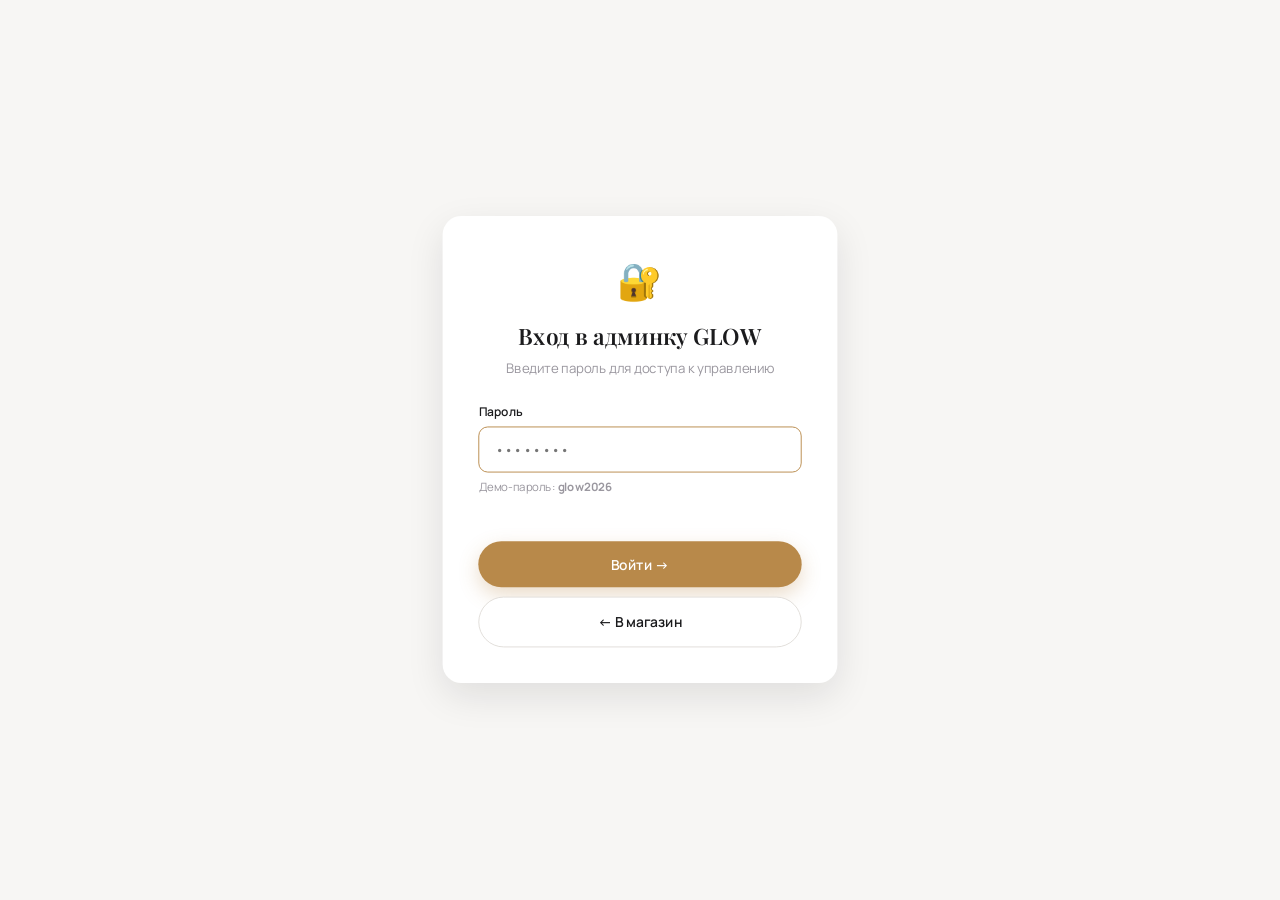
==== admin.html @ 07dfbe12 "GLOW: интернет-магазин корейской косметики (витрина, корзина, админка, быстрый просмотр, избранное, " ====
<!DOCTYPE html>
<html lang="ru">
<head>
  <meta charset="UTF-8" />
  <meta name="viewport" content="width=device-width, initial-scale=1.0" />
  <title>GLOW — Админ-панель</title>
  <link rel="preconnect" href="https://fonts.googleapis.com" />
  <link rel="preconnect" href="https://fonts.gstatic.com" crossorigin />
  <link rel="stylesheet" href="css/styles.css" />
  <link rel="stylesheet" href="css/admin.css" />
  <link rel="icon" href="data:image/svg+xml,<svg xmlns='http://www.w3.org/2000/svg' viewBox='0 0 100 100'><circle cx='50' cy='50' r='48' fill='%231b1b1d'/><text x='50' y='70' font-size='54' text-anchor='middle' fill='white' font-family='Georgia'>G</text></svg>" />
</head>
<body>

  <!-- ГЕЙТ АВТОРИЗАЦИИ -->
  <div class="gate" id="gate" style="display:none">
    <div class="modal">
      <div class="lock">🔐</div>
      <h3>Вход в админку GLOW</h3>
      <p>Введите пароль для доступа к управлению</p>
      <form id="gateForm">
        <div class="field">
          <label for="gatePass">Пароль</label>
          <input type="password" id="gatePass" placeholder="••••••••" autocomplete="off" />
          <div class="hint">Демо-пароль: <b>glow2026</b></div>
        </div>
        <div class="err" id="gateErr"></div>
        <button class="btn btn-red full-btn" type="submit">Войти →</button>
        <a href="index.html" class="btn btn-line full-btn" style="margin-top:.6rem">← В магазин</a>
      </form>
    </div>
  </div>

  <!-- ПАНЕЛЬ -->
  <div id="app" style="display:none">
    <header class="header admin-top">
      <div class="container nav">
        <a href="index.html" class="logo">
          <span class="logo-mark">G</span>
          <span><span class="logo-text">GLOW</span><span class="logo-sub">admin panel</span></span>
          <span class="admin-badge">admin</span>
        </a>
        <div class="nav-actions">
          <a href="index.html" class="btn-ghost">Открыть магазин ↗</a>
          <button class="btn-ghost" id="logoutBtn">Выйти</button>
        </div>
      </div>
    </header>

    <main class="admin-wrap">
      <div class="container">
        <div class="admin-head">
          <h1>Управление товарами</h1>
          <p>Добавляйте, редактируйте и удаляйте позиции каталога — изменения сразу появятся в магазине</p>
        </div>

        <div class="stats" id="stats"></div>

        <div class="admin-cols">
          <!-- ФОРМА -->
          <div class="panel">
            <h3 id="formTitle">Новый товар</h3>
            <form id="productForm">
              <input type="hidden" id="editId" />
              <div class="field">
                <label>Название</label>
                <input type="text" id="f_name" placeholder="Snail Mucin Essence" required />
              </div>
              <div class="row2">
                <div class="field"><label>Бренд</label><input type="text" id="f_brand" placeholder="COSRX" required /></div>
                <div class="field"><label>Категория</label>
                  <select id="f_category" required></select>
                </div>
              </div>
              <div class="row2">
                <div class="field"><label>Цена, ₽</label><input type="number" id="f_price" placeholder="1690" min="0" required /></div>
                <div class="field"><label>Старая цена, ₽</label><input type="number" id="f_oldPrice" placeholder="0 = нет скидки" min="0" /></div>
              </div>
              <div class="row3">
                <div class="field"><label>Остаток</label><input type="number" id="f_stock" placeholder="20" min="0" required /></div>
                <div class="field"><label>Рейтинг</label><input type="number" id="f_rating" placeholder="4.8" min="0" max="5" step="0.1" /></div>
                <div class="field"><label>Отзывов</label><input type="number" id="f_reviews" placeholder="120" min="0" /></div>
              </div>
              <div class="field"><label>Описание</label><textarea id="f_desc" rows="2" placeholder="Краткое описание средства"></textarea></div>
              <div class="field"><label>Бейдж</label>
                <select id="f_badge">
                  <option value="">Без бейджа</option>
                  <option value="BESTSELLER">ХИТ (бестселлер)</option>
                  <option value="NEW">NEW (новинка)</option>
                </select>
              </div>
              <div class="field"><label>Иконка товара</label>
                <input type="hidden" id="f_emoji" value="🧴" />
                <div class="emoji-pick" id="emojiPick"></div>
              </div>
              <div class="field"><label>Цвет упаковки</label>
                <input type="hidden" id="f_gradient" />
                <div class="grad-pick" id="gradPick"></div>
              </div>
              <button class="btn btn-red full-btn" type="submit" id="submitBtn">Добавить товар</button>
              <button class="btn btn-line full-btn" type="button" id="cancelEdit" style="display:none;margin-top:.6rem">Отменить редактирование</button>
            </form>
          </div>

          <!-- СПИСОК -->
          <div>
            <div class="list-head">
              <h3>Каталог</h3>
              <input type="search" class="admin-search" id="search" placeholder="🔍 Поиск по названию или бренду…" />
            </div>
            <div class="p-list" id="pList"></div>
            <div class="danger-zone">
              <button class="btn-danger" id="resetBtn">↺ Сбросить каталог к стандартному</button>
            </div>
          </div>
        </div>
      </div>
    </main>
  </div>

  <div class="toasts" id="toasts"></div>

  <script src="js/store.js"></script>
  <script src="js/admin.js"></script>
</body>
</html>
---- css/styles.css ----
/* ============================================================
   GLOW — чистый e-commerce косметики (референс: tiki-toki.by)
   Белый фон · красный акцент · жёлтые звёзды рейтинга
   Строгая, аккуратная типографика.
   ============================================================ */

@import url('https://fonts.googleapis.com/css2?family=Manrope:wght@300;400;500;600;700;800&family=Playfair+Display:ital,wght@0,500;0,600;1,500&display=swap');

:root {
  --bg:        #ffffff;
  --bg-soft:   #f7f6f4;
  --bg-soft-2: #faf3f3;
  --ink:       #1b1b1d;
  --ink-2:     #5c5c63;
  --muted:     #9a979f;
  --line:      #ececea;
  --line-2:    #e0ddd9;

  --red:       #b8894a;   /* акцент: тёплое золото (кнопки, скидки) */
  --red-dark:  #9c7038;
  --red-soft:  #f6efe4;
  --star:      #e0a91e;
  --green:     #1e9e6a;

  --radius:    14px;
  --radius-sm: 10px;
  --radius-pill: 999px;
  --ease: cubic-bezier(.22,.61,.36,1);
  --shadow-sm: 0 4px 16px rgba(20,20,30,.06);
  --shadow-md: 0 14px 40px rgba(20,20,30,.10);

  --display: 'Playfair Display', Georgia, serif;
  --body: 'Manrope', system-ui, -apple-system, sans-serif;
}

* { margin: 0; padding: 0; box-sizing: border-box; }
html { scroll-behavior: smooth; }
body {
  font-family: var(--body); color: var(--ink); background: var(--bg);
  line-height: 1.6; font-weight: 400; overflow-x: hidden; -webkit-font-smoothing: antialiased;
}
a { color: inherit; text-decoration: none; }
button { font-family: inherit; cursor: pointer; border: none; background: none; color: inherit; }
img { max-width: 100%; display: block; }
::selection { background: var(--red); color: #fff; }
.container { width: min(1280px, 94vw); margin-inline: auto; }

/* ============================================================
   ВЕРХНЯЯ СЛУЖЕБНАЯ ПОЛОСА
   ============================================================ */
.topbar { background: var(--ink); color: #fff; font-size: .78rem; }
.topbar .container { display: flex; align-items: center; justify-content: space-between; height: 40px; }
.topbar .left { display: flex; gap: 1.5rem; color: #cfcdd3; }
.topbar .left a { transition: color .2s; }
.topbar .left a:hover { color: #fff; }
.topbar .right { display: flex; gap: 1.4rem; align-items: center; }
.topbar .right a { display: inline-flex; align-items: center; gap: .4rem; color: #e6e4e9; transition: color .2s; }
.topbar .right a:hover { color: #fff; }
.topbar .phone { font-weight: 700; color: #fff !important; }

/* ============================================================
   ШАПКА (логотип · поиск · действия)
   ============================================================ */
.header { position: sticky; top: 0; z-index: 100; background: rgba(255,255,255,.96);
  backdrop-filter: blur(8px); border-bottom: 1px solid var(--line); }
/* шапка по центру — та же сетка, что и у контента */
.header-main { display: flex; align-items: center; gap: 2.5rem; height: 92px; }

.logo { display: flex; align-items: center; gap: .7rem; flex: none; }
.logo-mark { width: 44px; height: 44px; border-radius: 50%; background: var(--ink); color: #fff;
  display: grid; place-items: center; font-family: var(--display); font-size: 1.4rem; font-weight: 600; }
.logo-text { font-family: var(--display); font-size: 1.7rem; font-weight: 600; letter-spacing: .12em; }
.logo-sub { display: block; font-size: .56rem; letter-spacing: .34em; text-transform: uppercase; color: var(--muted); font-family: var(--body); margin-top: -2px; }

.search { flex: 1; display: flex; align-items: center; gap: .6rem; max-width: 760px;
  background: var(--bg-soft); border: 1px solid var(--line); border-radius: var(--radius-pill);
  padding: .2rem .3rem .2rem 1.2rem; transition: border-color .2s, box-shadow .2s; }
.search:focus-within { border-color: var(--red); box-shadow: 0 0 0 3px var(--red-soft); }
.search .ic { color: var(--muted); font-size: 1rem; }
.search input { flex: 1; border: none; outline: none; background: transparent; font-family: inherit;
  font-size: .95rem; padding: .7rem 0; }
.search button { background: var(--red); color: #fff; font-weight: 600; font-size: .85rem;
  padding: .65rem 1.5rem; border-radius: var(--radius-pill); transition: background .2s; }
.search button:hover { background: var(--red-dark); }

.header-actions { display: flex; align-items: center; gap: .4rem; flex: none; }
.act {
  display: flex; flex-direction: column; align-items: center; gap: .2rem;
  padding: .5rem .7rem; border-radius: var(--radius-sm); position: relative;
  font-size: .68rem; color: var(--ink-2); transition: color .2s, background .2s;
}
.act:hover { color: var(--red); background: var(--bg-soft); }
.act .ic { font-size: 1.3rem; }
.cart-count {
  position: absolute; top: 2px; right: 6px; min-width: 18px; height: 18px; padding: 0 4px;
  background: var(--red); color: #fff; font-size: .66rem; font-weight: 700; border-radius: 999px;
  display: grid; place-items: center; border: 2px solid #fff; transform: scale(0); transition: transform .25s var(--ease);
}
.cart-count.show { transform: scale(1); }
.cart-count.bump { animation: bump .4s var(--ease); }
@keyframes bump { 0%{transform:scale(1)} 45%{transform:scale(1.35)} 100%{transform:scale(1)} }

/* ============================================================
   НАВИГАЦИЯ ПО КАТЕГОРИЯМ
   ============================================================ */
.catnav { border-bottom: 1px solid var(--line); background: #fff; }
.catnav .container { display: flex; align-items: center; gap: .3rem; height: 52px; overflow-x: auto; scrollbar-width: none; }
.catnav .container::-webkit-scrollbar { display: none; }
.catnav a {
  white-space: nowrap; font-size: .86rem; font-weight: 500; color: var(--ink-2);
  padding: .55rem .9rem; border-radius: var(--radius-sm); transition: color .2s, background .2s;
}
.catnav a:hover { color: var(--red); background: var(--red-soft); }
.catnav a.hot { color: var(--red); font-weight: 700; }
.burger { display: none; font-size: 1.5rem; }

/* ============================================================
   КНОПКИ
   ============================================================ */
.btn { display: inline-flex; align-items: center; justify-content: center; gap: .5rem;
  font-weight: 600; font-size: .92rem; padding: .9rem 1.8rem; border-radius: var(--radius-pill);
  transition: transform .2s var(--ease), background .2s, box-shadow .2s, color .2s; }
.btn .arrow { transition: transform .25s var(--ease); }
.btn:hover .arrow { transform: translateX(4px); }
.btn-red { background: var(--red); color: #fff; box-shadow: 0 8px 22px rgba(184,137,74,.30); }
.btn-red:hover { background: var(--red-dark); transform: translateY(-2px); }
.btn-dark { background: var(--ink); color: #fff; }
.btn-dark:hover { transform: translateY(-2px); box-shadow: var(--shadow-md); }
.btn-line { background: #fff; color: var(--ink); border: 1px solid var(--line-2); }
.btn-line:hover { border-color: var(--ink); }

/* ============================================================
   ГЕРОЙ-СЛАЙДЕР
   ============================================================ */
.hero { padding: 1.6rem 0 0; }
.slider { position: relative; border-radius: 24px; overflow: hidden; box-shadow: var(--shadow-sm); }
.slides { display: flex; transition: transform .7s var(--ease); }
.slide { min-width: 100%; display: grid; grid-template-columns: 1.1fr .9fr; min-height: 420px; }
.slide .s-copy { display: flex; flex-direction: column; justify-content: center; padding: 3.5rem 4rem; }
.slide .s-tag { display: inline-block; align-self: flex-start; background: var(--red); color: #fff;
  font-size: .72rem; font-weight: 700; letter-spacing: .1em; text-transform: uppercase;
  padding: .35rem .9rem; border-radius: var(--radius-pill); margin-bottom: 1.4rem; }
.slide h2 { font-family: var(--display); font-size: clamp(2rem, 4vw, 3.2rem); font-weight: 600;
  line-height: 1.08; margin-bottom: 1rem; }
.slide p { color: var(--ink-2); font-size: 1.05rem; max-width: 40ch; margin-bottom: 2rem; }
.slide .s-visual { display: grid; place-items: center; position: relative; }
.slide .s-visual .motif { font-size: clamp(6rem, 13vw, 11rem); }
.slide.t1 { background: linear-gradient(120deg,#fdeef0,#f8dfe3); }
.slide.t2 { background: linear-gradient(120deg,#f3f0ec,#e9e2d6); }
.slide.t3 { background: linear-gradient(120deg,#eef1f3,#dfe7ea); }

.slider-dots { position: absolute; bottom: 18px; left: 50%; transform: translateX(-50%);
  display: flex; gap: .5rem; z-index: 5; }
.slider-dots button { width: 9px; height: 9px; border-radius: 50%; background: rgba(27,27,29,.25); transition: .25s; }
.slider-dots button.active { background: var(--red); width: 26px; border-radius: 999px; }
.slider-arrow { position: absolute; top: 50%; transform: translateY(-50%); z-index: 5;
  width: 46px; height: 46px; border-radius: 50%; background: rgba(255,255,255,.9); box-shadow: var(--shadow-sm);
  display: grid; place-items: center; font-size: 1.2rem; transition: background .2s, transform .2s; }
.slider-arrow:hover { background: #fff; }
.slider-arrow.prev { left: 18px; } .slider-arrow.next { right: 18px; }

/* ============================================================
   ПОЛОСА ДОВЕРИЯ
   ============================================================ */
.trust { border-block: 1px solid var(--line); margin-top: 2.5rem; }
.trust .container { display: grid; grid-template-columns: repeat(4,1fr); }
.trust .t { display: flex; align-items: center; gap: .9rem; padding: 1.3rem 1.4rem; border-right: 1px solid var(--line); }
.trust .t:last-child { border-right: none; }
.trust .t .ic { font-size: 1.6rem; }
.trust .t b { display: block; font-size: .9rem; }
.trust .t span { font-size: .78rem; color: var(--muted); }

/* ============================================================
   СЕКЦИИ
   ============================================================ */
section { padding: 3.5rem 0; }
.sec-head { display: flex; align-items: flex-end; justify-content: space-between; gap: 1rem; margin-bottom: 1.8rem; flex-wrap: wrap; }
.sec-head h2 { font-family: var(--display); font-size: clamp(1.6rem, 3vw, 2.3rem); font-weight: 600; display: flex; align-items: center; gap: .6rem; }
.sec-head h2 .em { color: var(--red); }
.sec-head .link { font-size: .88rem; font-weight: 600; color: var(--ink-2); display: inline-flex; gap: .4rem; transition: color .2s; }
.sec-head .link:hover { color: var(--red); }

/* категории-плитки */
.cat-grid { display: grid; grid-template-columns: repeat(6,1fr); gap: 1rem; }
.cat-tile {
  background: var(--bg-soft); border: 1px solid var(--line); border-radius: var(--radius);
  padding: 1.6rem 1rem; text-align: center; transition: transform .25s var(--ease), box-shadow .25s, border-color .2s;
}
.cat-tile:hover { transform: translateY(-5px); box-shadow: var(--shadow-md); border-color: transparent; background: #fff; }
.cat-tile .ic { font-size: 2.2rem; }
.cat-tile b { display: block; font-size: .88rem; font-weight: 600; margin-top: .7rem; line-height: 1.3; }
.cat-tile span { font-size: .76rem; color: var(--muted); }

/* фильтры каталога */
.filters { display: flex; gap: .6rem; flex-wrap: wrap; margin-bottom: 1.8rem; }
.chip { font-size: .85rem; font-weight: 500; padding: .55rem 1.1rem; border-radius: var(--radius-pill);
  background: var(--bg-soft); border: 1px solid var(--line); color: var(--ink-2); transition: all .2s var(--ease); }
.chip:hover { border-color: var(--red); color: var(--red); }
.chip.active { background: var(--red); border-color: var(--red); color: #fff; }

/* ============================================================
   КАРТОЧКА ТОВАРА
   ============================================================ */
.products { display: grid; grid-template-columns: repeat(4,1fr); gap: 1.3rem; }
.card { background: #fff; border: 1px solid var(--line); border-radius: var(--radius); overflow: hidden;
  display: flex; flex-direction: column; transition: transform .25s var(--ease), box-shadow .25s, border-color .2s; }
.card:hover { transform: translateY(-6px); box-shadow: var(--shadow-md); border-color: transparent; }
.card-media { position: relative; aspect-ratio: 1/1; display: grid; place-items: center; }
.card-media .ico { font-size: 3.4rem; transition: transform .4s var(--ease); }
.card:hover .card-media .ico { transform: scale(1.1); }
.badges { position: absolute; top: .8rem; left: .8rem; display: flex; flex-direction: column; gap: .4rem; z-index: 2; }
.tag { font-size: .66rem; font-weight: 700; letter-spacing: .04em; padding: .26rem .55rem; border-radius: 6px; color: #fff; }
.tag.hit { background: var(--ink); } .tag.new { background: var(--green); } .tag.sale { background: var(--red); }
.wish { position: absolute; top: .7rem; right: .7rem; z-index: 2; width: 34px; height: 34px; border-radius: 50%;
  background: rgba(255,255,255,.85); display: grid; place-items: center; font-size: 1rem; color: var(--ink-2);
  transition: transform .2s, color .2s; }
.wish:hover { transform: scale(1.12); }
.wish.on { color: var(--red); }

.card-body { padding: .9rem 1rem 1.1rem; display: flex; flex-direction: column; gap: .5rem; flex: 1; }
.card-brand { font-size: .68rem; letter-spacing: .12em; text-transform: uppercase; color: var(--muted); font-weight: 600; }
.card-name { font-size: .9rem; font-weight: 500; line-height: 1.35; min-height: 2.5em;
  display: -webkit-box; -webkit-line-clamp: 2; -webkit-box-orient: vertical; overflow: hidden; }
.rating { display: flex; align-items: center; gap: .35rem; font-size: .78rem; color: var(--ink-2); }
.stars { color: var(--star); letter-spacing: .05em; font-size: .82rem; }
.rating .rev { color: var(--muted); }
.price-row { display: flex; align-items: baseline; gap: .5rem; margin-top: auto; }
.price { font-size: 1.15rem; font-weight: 800; color: var(--ink); }
.price.sale { color: var(--red); }
.old-price { font-size: .85rem; color: var(--muted); text-decoration: line-through; }
.card-actions { display: flex; gap: .5rem; margin-top: .3rem; }
.add-cart { flex: 1; background: var(--red); color: #fff; font-weight: 600; font-size: .85rem;
  padding: .7rem; border-radius: var(--radius-sm); transition: background .2s, transform .15s; }
.add-cart:hover { background: var(--red-dark); }
.add-cart:active { transform: scale(.97); }
.quick { flex: none; width: 42px; border-radius: var(--radius-sm); border: 1px solid var(--line-2);
  font-size: 1.1rem; color: var(--ink-2); transition: border-color .2s, color .2s; }
.quick:hover { border-color: var(--red); color: var(--red); }
.stock-out .add-cart { background: var(--muted); pointer-events: none; }
.stock-out .card-media .ico { opacity: .4; }

/* появление */
.reveal { opacity: 0; transform: translateY(26px); transition: opacity .7s var(--ease), transform .7s var(--ease); }
.reveal.in { opacity: 1; transform: translateY(0); }

/* ============================================================
   БРЕНДЫ
   ============================================================ */
.brands { background: var(--bg-soft); border-block: 1px solid var(--line); }
.brand-row { display: flex; flex-wrap: wrap; justify-content: center; align-items: center; gap: 2.5rem; }
.brand-row span { font-family: var(--display); font-size: 1.3rem; color: var(--ink-2); opacity: .7; transition: opacity .2s, color .2s; }
.brand-row span:hover { opacity: 1; color: var(--red); }

/* ============================================================
   ОТЗЫВЫ
   ============================================================ */
.reviews-grid { display: grid; grid-template-columns: repeat(3,1fr); gap: 1.3rem; }
.review { background: #fff; border: 1px solid var(--line); border-radius: var(--radius); padding: 1.6rem; }
.review .stars { font-size: .95rem; margin-bottom: .8rem; }
.review p { font-size: .92rem; color: var(--ink-2); line-height: 1.6; margin-bottom: 1.2rem; }
.review .who { display: flex; align-items: center; gap: .7rem; }
.review .av { width: 40px; height: 40px; border-radius: 50%; background: var(--bg-soft-2); display: grid; place-items: center; font-size: 1.1rem; }
.review .who b { font-size: .88rem; } .review .who span { font-size: .76rem; color: var(--muted); }

/* ============================================================
   БЛОГ
   ============================================================ */
.blog-grid { display: grid; grid-template-columns: repeat(3,1fr); gap: 1.3rem; }
.post { background: #fff; border: 1px solid var(--line); border-radius: var(--radius); overflow: hidden;
  transition: transform .25s var(--ease), box-shadow .25s; }
.post:hover { transform: translateY(-5px); box-shadow: var(--shadow-md); }
.post .cover { aspect-ratio: 16/10; display: grid; place-items: center; font-size: 3rem; }
.post .pb { padding: 1.2rem 1.3rem 1.5rem; }
.post .date { font-size: .74rem; color: var(--red); font-weight: 600; }
.post h4 { font-size: 1.02rem; font-weight: 600; margin: .5rem 0 .6rem; line-height: 1.35; }
.post p { font-size: .86rem; color: var(--ink-2); }

/* ============================================================
   РАССЫЛКА / CTA
   ============================================================ */
.cta { }
.cta-inner { background: linear-gradient(120deg,#1b1b1d,#2c2c30); color: #fff; border-radius: 24px;
  padding: 3.2rem 2rem; text-align: center; position: relative; overflow: hidden; }
.cta-inner h2 { font-family: var(--display); font-size: clamp(1.7rem,3.4vw,2.6rem); font-weight: 600; }
.cta-inner p { color: #cfcdd3; margin: .9rem auto 1.8rem; max-width: 46ch; }
.subscribe { display: flex; gap: .6rem; max-width: 460px; margin-inline: auto; }
.subscribe input { flex: 1; padding: .95rem 1.3rem; border-radius: var(--radius-pill); border: none; outline: none;
  font-family: inherit; font-size: .95rem; }

/* ============================================================
   ПОДВАЛ
   ============================================================ */
.footer { background: var(--bg-soft); border-top: 1px solid var(--line); padding: 3.5rem 0 1.6rem; }
.footer-grid { display: grid; grid-template-columns: 1.6fr 1fr 1fr 1.2fr; gap: 2rem; margin-bottom: 2.6rem; }
.footer .about { color: var(--ink-2); font-size: .88rem; margin-top: 1rem; max-width: 32ch; }
.footer h5 { font-size: .92rem; font-weight: 700; margin-bottom: 1.1rem; }
.footer ul { list-style: none; display: grid; gap: .6rem; }
.footer ul a { color: var(--ink-2); font-size: .88rem; transition: color .2s; }
.footer ul a:hover { color: var(--red); }
.footer .contacts li { font-size: .88rem; color: var(--ink-2); display: flex; gap: .5rem; margin-bottom: .6rem; }
.pay { display: flex; gap: .5rem; margin-top: 1rem; }
.pay span { font-size: .7rem; font-weight: 700; padding: .35rem .6rem; border: 1px solid var(--line-2); border-radius: 6px; color: var(--ink-2); }
.footer-bottom { border-top: 1px solid var(--line-2); padding-top: 1.4rem; display: flex; justify-content: space-between;
  flex-wrap: wrap; gap: 1rem; font-size: .82rem; color: var(--muted); }

/* ============================================================
   КОРЗИНА
   ============================================================ */
.overlay { position: fixed; inset: 0; background: rgba(20,20,30,.4); opacity: 0; visibility: hidden;
  transition: .35s var(--ease); z-index: 200; }
.overlay.open { opacity: 1; visibility: visible; }
.drawer { position: fixed; top: 0; right: 0; height: 100%; width: min(440px,100vw); background: #fff; z-index: 210;
  box-shadow: var(--shadow-md); transform: translateX(100%); transition: transform .4s var(--ease);
  display: flex; flex-direction: column; }
.drawer.open { transform: translateX(0); }
.drawer-head { display: flex; align-items: center; justify-content: space-between; padding: 1.3rem 1.5rem; border-bottom: 1px solid var(--line); }
.drawer-head h3 { font-family: var(--display); font-size: 1.35rem; font-weight: 600; }
.close-btn { width: 38px; height: 38px; border-radius: 50%; background: var(--bg-soft); font-size: 1.1rem;
  display: grid; place-items: center; transition: background .2s, transform .2s; }
.close-btn:hover { background: var(--red-soft); color: var(--red); transform: rotate(90deg); }
.drawer-body { flex: 1; overflow-y: auto; padding: .5rem 1.5rem; }
.cart-empty { text-align: center; padding: 3.5rem 1rem; color: var(--muted); }
.cart-empty .big { font-size: 3rem; margin-bottom: 1rem; }
.cart-item { display: flex; gap: 1rem; padding: 1.1rem 0; border-bottom: 1px solid var(--line); animation: rise .35s var(--ease); }
@keyframes rise { from{opacity:0; transform:translateY(10px)} to{opacity:1; transform:none} }
.cart-item .thumb { width: 66px; height: 66px; border-radius: var(--radius-sm); flex: none; display: grid; place-items: center; font-size: 1.8rem; }
.cart-item .info { flex: 1; min-width: 0; }
.cart-item .info .br { font-size: .66rem; letter-spacing: .1em; text-transform: uppercase; color: var(--muted); font-weight: 600; }
.cart-item .info b { font-size: .88rem; font-weight: 500; display: block; line-height: 1.35; margin: .15rem 0 .35rem; }
.cart-item .info .pr { font-weight: 700; color: var(--red); }
.cart-item .info .pr small { color: var(--muted); text-decoration: line-through; font-weight: 400; margin-left: .4rem; }
.qty { display: inline-flex; align-items: center; gap: .3rem; margin-top: .5rem; border: 1px solid var(--line); border-radius: var(--radius-pill); }
.qty button { width: 28px; height: 28px; border-radius: 50%; font-size: 1rem; transition: background .2s; }
.qty button:hover { background: var(--bg-soft); }
.qty span { min-width: 24px; text-align: center; font-size: .85rem; font-weight: 600; }
.remove { margin-left: auto; align-self: flex-start; color: var(--muted); font-size: 1.05rem; transition: color .2s; }
.remove:hover { color: var(--red); }
.drawer-foot { padding: 1.3rem 1.5rem; border-top: 1px solid var(--line); background: var(--bg-soft); }
.sum-row { display: flex; justify-content: space-between; margin-bottom: .5rem; font-size: .92rem; color: var(--ink-2); }
.sum-row.save { color: var(--green); font-weight: 600; }
.sum-row.total { font-size: 1.2rem; font-weight: 800; color: var(--ink); margin: .7rem 0 1.1rem; }
.checkout-btn { width: 100%; }

/* ============================================================
   ТОСТЫ
   ============================================================ */
.toasts { position: fixed; bottom: 24px; left: 50%; transform: translateX(-50%); z-index: 300;
  display: flex; flex-direction: column; gap: .6rem; align-items: center; width: max-content; max-width: 92vw; }
.toast { background: var(--ink); color: #fff; padding: .85rem 1.4rem; border-radius: var(--radius-pill);
  font-size: .9rem; font-weight: 500; box-shadow: var(--shadow-md); display: flex; align-items: center; gap: .6rem;
  animation: toastIn .35s var(--ease), toastOut .35s var(--ease) 2.7s forwards; }
.toast .ic { color: #6ee7a8; }
@keyframes toastIn { from{opacity:0; transform:translateY(18px)} to{opacity:1; transform:none} }
@keyframes toastOut { to{opacity:0; transform:translateY(18px)} }

/* ============================================================
   МОДАЛКА / ФОРМЫ
   ============================================================ */
.modal-wrap { position: fixed; inset: 0; z-index: 250; display: grid; place-items: center;
  background: rgba(20,20,30,.5); opacity: 0; visibility: hidden; transition: .3s var(--ease); padding: 1rem; }
.modal-wrap.open { opacity: 1; visibility: visible; }
.modal { background: #fff; width: min(420px,100%); border-radius: 20px; padding: 2.4rem; box-shadow: var(--shadow-md);
  transform: scale(.94); transition: transform .3s var(--ease); text-align: center; }
.modal-wrap.open .modal { transform: scale(1); }
.modal .lock { font-size: 2.4rem; margin-bottom: .5rem; }
.modal h3 { font-family: var(--display); font-size: 1.5rem; font-weight: 600; margin-bottom: .3rem; }
.modal p { color: var(--muted); font-size: .88rem; margin-bottom: 1.5rem; }
.field { text-align: left; margin-bottom: 1rem; }
.field label { font-size: .8rem; font-weight: 600; display: block; margin-bottom: .4rem; }
.field input, .field select, .field textarea { width: 100%; padding: .8rem 1rem; border-radius: var(--radius-sm);
  border: 1px solid var(--line-2); font-family: inherit; font-size: .95rem; background: #fff; outline: none; transition: border-color .2s; }
.field input:focus, .field select:focus, .field textarea:focus { border-color: var(--red); }
.field textarea { resize: vertical; }
.field .hint { font-size: .76rem; color: var(--muted); margin-top: .35rem; }
.err { color: var(--red); font-size: .84rem; min-height: 1.2em; margin-bottom: .6rem; }

/* ============================================================
   АДАПТИВ
   ============================================================ */
@media (max-width: 1080px) { .cat-grid { grid-template-columns: repeat(3,1fr); } .products { grid-template-columns: repeat(3,1fr); } }
@media (max-width: 900px) {
  .topbar .left { display: none; }
  .header-main { gap: 1rem; height: 72px; }
  .logo-text { font-size: 1.4rem; }
  .act span { display: none; }
  .trust .container { grid-template-columns: 1fr 1fr; }
  .trust .t:nth-child(2) { border-right: none; }
  .slide { grid-template-columns: 1fr; }
  .slide .s-visual { display: none; }
  .reviews-grid, .blog-grid { grid-template-columns: 1fr; }
  .footer-grid { grid-template-columns: 1fr 1fr; }
}
@media (max-width: 600px) {
  .search .ic, .logo-sub { display: none; }
  .cat-grid { grid-template-columns: repeat(2,1fr); }
  .products { grid-template-columns: repeat(2,1fr); gap: .9rem; }
  .card-actions .quick { display: none; }
  .trust .container { grid-template-columns: 1fr; }
  .trust .t { border-right: none; border-bottom: 1px solid var(--line); }
  .footer-grid { grid-template-columns: 1fr; }
  .subscribe { flex-direction: column; }
  .slide .s-copy { padding: 2.2rem 1.6rem; }
}
/* ============================================================
   ДОРАБОТКИ: карточка, быстрый просмотр, оформление, прочее
   ============================================================ */

/* — декор карточки + быстрый просмотр поверх медиа — */
.card-media::before { content:''; position:absolute; inset:0; background: radial-gradient(circle at 50% 36%, rgba(255,255,255,.5), transparent 62%); }
.card-media::after { content:''; position:absolute; top:50%; left:50%; transform:translate(-50%,-50%); width:58%; aspect-ratio:1; border-radius:50%; border:1px solid rgba(255,255,255,.55); }
.card-media .ico { position: relative; z-index: 1; }
.view-btn { position:absolute; left:0; right:0; bottom:0; z-index:3; background:rgba(27,27,29,.88); color:#fff;
  font-size:.8rem; font-weight:600; padding:.75rem; transform:translateY(101%); transition:transform .3s var(--ease); }
.card:hover .view-btn { transform:translateY(0); }
@media (hover:none) { .view-btn { display:none; } }

/* — инструменты каталога — */
.cat-tools { display:flex; align-items:center; gap:1rem; flex-wrap:wrap; }
.count-lbl { font-size:.86rem; color:var(--muted); }
.sort-select { padding:.6rem 1rem; border-radius:var(--radius-pill); border:1px solid var(--line-2); background:#fff;
  font-family:inherit; font-size:.86rem; cursor:pointer; outline:none; transition:border-color .2s; }
.sort-select:focus { border-color:var(--red); }
.load-more-wrap { text-align:center; margin-top:2.2rem; }
.empty-cat { grid-column:1/-1; text-align:center; color:var(--ink-2); padding:3rem; font-size:1.05rem; }
.empty-cat span { font-size:.88rem; color:var(--muted); }
.chip.fav { border-color:var(--red); color:var(--red); }
.chip.fav.active { background:var(--red); color:#fff; }

/* — прогресс слайдера — */
.slider-bar { position:absolute; left:0; right:0; bottom:0; height:3px; background:rgba(27,27,29,.12); z-index:4; }
.slider-bar i { display:block; height:100%; background:var(--red); width:0; }

/* — кнопка наверх — */
.to-top { position:fixed; right:22px; bottom:22px; z-index:120; width:48px; height:48px; border-radius:50%;
  background:var(--ink); color:#fff; font-size:1.2rem; box-shadow:var(--shadow-md); opacity:0; visibility:hidden;
  transform:translateY(10px); transition:.3s var(--ease); }
.to-top.show { opacity:1; visibility:visible; transform:none; }
.to-top:hover { background:var(--red); transform:translateY(-3px); }

/* — прогресс бесплатной доставки в корзине — */
.ship-bar { background:var(--bg-soft); border:1px solid var(--line); border-radius:var(--radius-sm); padding:.8rem 1rem;
  font-size:.82rem; color:var(--ink-2); margin:.6rem 0 .2rem; }
.ship-bar b { color:var(--ink); }
.ship-bar.done { color:var(--green); }
.ship-bar .bar { height:6px; border-radius:999px; background:var(--line); margin-top:.6rem; overflow:hidden; }
.ship-bar .bar i { display:block; height:100%; background:var(--red); transition:width .4s var(--ease); }
.ship-bar.done .bar i { background:var(--green); }

/* — общий контейнер модалок (быстрый просмотр / заказ) — */
.modal-wrap .modal-card { transform:translateY(14px) scale(.985); transition:transform .3s var(--ease); }
.modal-wrap.open .modal-card { transform:none; }

/* — быстрый просмотр — */
.qv-wrap .modal-card { background:#fff; border-radius:20px; width:min(880px,100%); max-height:92vh; overflow:auto; position:relative; box-shadow:var(--shadow-md); }
.qv { display:grid; grid-template-columns:1fr 1fr; }
.qv-media { position:relative; display:grid; place-items:center; min-height:360px; font-size:6rem; }
.qv-media::before { content:''; position:absolute; top:50%; left:50%; transform:translate(-50%,-50%); width:55%; aspect-ratio:1; border-radius:50%; border:1px solid rgba(255,255,255,.6); }
.qv-media span { position:relative; z-index:1; }
.qv-close { position:absolute; top:1rem; right:1rem; z-index:5; width:38px; height:38px; border-radius:50%; background:#fff; box-shadow:var(--shadow-sm); font-size:1rem; transition:transform .2s; }
.qv-close:hover { transform:rotate(90deg); }
.qv-info { padding:2.4rem; }
.qv-info h3 { font-family:var(--display); font-size:1.5rem; font-weight:600; margin:.4rem 0 .6rem; line-height:1.25; }
.qv-info .price-row { margin:1rem 0; align-items:center; }
.qv-desc { color:var(--ink-2); font-size:.92rem; margin:.8rem 0 1rem; }
.qv-meta { display:flex; flex-direction:column; gap:.45rem; font-size:.86rem; color:var(--ink-2);
  border-top:1px solid var(--line); border-bottom:1px solid var(--line); padding:1rem 0; margin-bottom:1.3rem; }
.qv-meta b { color:var(--ink); }
.qv-buy { display:flex; align-items:center; gap:.7rem; flex-wrap:wrap; }
.qv-buy .qty { margin-top:0; }
.qv-buy .btn-red { padding:.8rem 1.6rem; }
.wish-lg { border:1px solid var(--line-2); border-radius:var(--radius-pill); padding:.75rem 1.1rem; font-weight:600;
  font-size:.85rem; color:var(--ink-2); transition:.2s; }
.wish-lg.on, .wish-lg:hover { color:var(--red); border-color:var(--red); }

/* — оформление заказа — */
.checkout { background:#fff; border-radius:20px; width:min(940px,100%); max-height:92vh; overflow:auto; box-shadow:var(--shadow-md); }
.co-head { display:flex; justify-content:space-between; align-items:center; padding:1.4rem 1.8rem; border-bottom:1px solid var(--line); position:sticky; top:0; background:#fff; z-index:2; }
.co-head h3 { font-family:var(--display); font-size:1.4rem; font-weight:600; }
.co-body { padding:1.6rem 1.8rem 2rem; }
.co-grid { display:grid; grid-template-columns:1.4fr 1fr; gap:1.6rem; align-items:start; }
.co-aside { background:var(--bg-soft); border:1px solid var(--line); border-radius:var(--radius); padding:1.4rem; }
.co-aside h4 { font-family:var(--display); font-size:1.15rem; margin-bottom:1rem; }
.co-aside .checkout-btn { width:100%; margin-top:1rem; }
.co-note { font-size:.74rem; color:var(--muted); margin-top:.8rem; text-align:center; }
.promo-row { display:flex; gap:.5rem; }
.promo-row input { flex:1; }
.promo-row .btn { padding:.7rem 1.1rem; font-size:.85rem; white-space:nowrap; }
.promo-msg { font-size:.82rem; margin-top:.45rem; min-height:1em; }
.promo-msg.ok { color:var(--green); } .promo-msg.bad { color:var(--red); }
.order-success { padding:3rem 2rem; text-align:center; }
.order-success .os-ic { font-size:3rem; margin-bottom:.6rem; }
.order-success h3 { font-family:var(--display); font-size:1.6rem; margin-bottom:.6rem; }
.order-success p { color:var(--ink-2); margin-bottom:1.5rem; }

@media (max-width: 760px) {
  .qv { grid-template-columns:1fr; }
  .qv-media { min-height:220px; font-size:4.5rem; }
  .qv-info { padding:1.6rem; }
  .co-grid { grid-template-columns:1fr; }
}

@media (prefers-reduced-motion: reduce) { *, *::before, *::after { animation: none !important; transition: none !important; } .reveal { opacity: 1; transform: none; } }
---- css/admin.css ----
/* ============================================================
   GLOW — стили админ-панели (под основной e-commerce стиль)
   ============================================================ */

.admin-top { position: sticky; top: 0; z-index: 50; background: rgba(255,255,255,.96);
  backdrop-filter: blur(8px); border-bottom: 1px solid var(--line); }
.admin-top .nav { display: flex; align-items: center; justify-content: space-between; height: 76px; }
.admin-badge { font-size: .66rem; font-weight: 700; letter-spacing: .08em; text-transform: uppercase;
  color: #fff; background: var(--red); padding: .25rem .7rem; border-radius: 999px; margin-left: .6rem; }
.admin-top .nav-actions { display: flex; align-items: center; gap: 1.2rem; }
.admin-top .btn-ghost { font-size: .86rem; font-weight: 600; color: var(--ink-2); transition: color .2s; }
.admin-top .btn-ghost:hover { color: var(--red); }

.admin-wrap { padding: 2.5rem 0 4rem; min-height: 100vh; background: var(--bg-soft); }
.admin-head { margin-bottom: 2rem; }
.admin-head h1 { font-family: var(--display); font-weight: 600; font-size: clamp(1.8rem,4vw,2.5rem); }
.admin-head p { color: var(--ink-2); }

/* статистика */
.stats { display: grid; grid-template-columns: repeat(4,1fr); gap: 1rem; margin-bottom: 2.2rem; }
.stat-card { background: #fff; border: 1px solid var(--line); border-radius: var(--radius); padding: 1.4rem 1.5rem;
  transition: transform .25s var(--ease), box-shadow .25s; }
.stat-card:hover { transform: translateY(-4px); box-shadow: var(--shadow-md); }
.stat-card .ic { font-size: 1.6rem; }
.stat-card .num { font-family: var(--display); font-size: 1.9rem; font-weight: 600; margin-top: .3rem; }
.stat-card .lbl { font-size: .82rem; color: var(--muted); }

.admin-cols { display: grid; grid-template-columns: 400px 1fr; gap: 1.6rem; align-items: start; }

/* форма */
.panel { background: #fff; border: 1px solid var(--line); border-radius: var(--radius); padding: 1.6rem; position: sticky; top: 100px; }
.panel h3 { font-family: var(--display); font-weight: 600; font-size: 1.35rem; margin-bottom: 1.2rem; }
.row2 { display: grid; grid-template-columns: 1fr 1fr; gap: .8rem; }
.row3 { display: grid; grid-template-columns: 1fr 1fr 1fr; gap: .8rem; }
.emoji-pick, .grad-pick { display: flex; gap: .4rem; flex-wrap: wrap; margin-top: .4rem; }
.emoji-pick button { width: 40px; height: 40px; border-radius: 10px; border: 1px solid var(--line); background: var(--bg-soft); font-size: 1.2rem; transition: .2s; }
.emoji-pick button:hover { transform: scale(1.1); }
.emoji-pick button.sel { border-color: var(--red); background: var(--red-soft); }
.grad-pick button { width: 38px; height: 38px; border-radius: 50%; border: 2px solid transparent; transition: .2s; }
.grad-pick button.sel { border-color: var(--ink); transform: scale(1.12); }
.full-btn { width: 100%; margin-top: .4rem; }

/* список */
.list-head { display: flex; align-items: center; justify-content: space-between; gap: 1rem; margin-bottom: 1rem; flex-wrap: wrap; }
.list-head h3 { font-family: var(--display); font-weight: 600; font-size: 1.35rem; }
.admin-search { padding: .6rem 1rem; border-radius: 999px; border: 1px solid var(--line-2); font-family: inherit; outline: none; background: #fff; width: 240px; }
.admin-search:focus { border-color: var(--red); }

.p-list { display: grid; gap: .7rem; }
.p-row { display: grid; grid-template-columns: 56px 1fr auto auto; gap: 1rem; align-items: center;
  background: #fff; border: 1px solid var(--line); border-radius: var(--radius-sm); padding: .7rem .9rem;
  transition: box-shadow .2s; animation: rise .35s var(--ease); }
.p-row:hover { box-shadow: var(--shadow-sm); }
.p-row .pic { width: 56px; height: 56px; border-radius: 10px; display: grid; place-items: center; font-size: 1.6rem; }
.p-row .nm b { display: block; font-size: .92rem; line-height: 1.3; }
.p-row .nm span { font-size: .72rem; color: var(--muted); text-transform: uppercase; letter-spacing: .06em; font-weight: 600; }
.p-row .nm small { display: inline-block; font-size: .72rem; color: var(--ink-2); background: var(--bg-soft); padding: .1rem .5rem; border-radius: 999px; margin-top: .25rem; }
.p-row .nm .star { color: var(--star); }
.p-row .pp { text-align: right; }
.p-row .pp b { font-size: 1.05rem; font-weight: 800; }
.p-row .pp .old { display: block; font-size: .72rem; color: var(--muted); text-decoration: line-through; }
.p-row .pp small { display: block; font-size: .72rem; color: var(--muted); font-weight: 400; }
.p-row .acts { display: flex; gap: .4rem; }
.p-row .acts button { width: 36px; height: 36px; border-radius: 9px; border: 1px solid var(--line-2); background: var(--bg-soft); font-size: .95rem; transition: .2s; }
.p-row .acts .edit:hover { background: var(--red-soft); border-color: var(--red); }
.p-row .acts .del:hover { background: #ffe3e3; border-color: #ffbcbc; }

.empty-list { text-align: center; color: var(--muted); padding: 2.5rem; }

.gate { min-height: 100vh; display: grid; place-items: center; padding: 2rem; background: var(--bg-soft); }
.gate .modal { box-shadow: var(--shadow-md); }

.danger-zone { margin-top: 2rem; }
.btn-danger { background: #fff; color: var(--red); border: 1px solid #ffc9c9; font-weight: 600; font-size: .88rem; padding: .8rem 1.4rem; border-radius: var(--radius-pill); transition: .2s; }
.btn-danger:hover { background: #ffe3e3; }

@media (max-width: 880px) { .stats { grid-template-columns: repeat(2,1fr); } .admin-cols { grid-template-columns: 1fr; } .panel { position: static; } }
@media (max-width: 560px) { .stats { grid-template-columns: 1fr; } .p-row { grid-template-columns: 48px 1fr; } .p-row .pp, .p-row .acts { grid-column: 2; justify-self: start; } .row2, .row3 { grid-template-columns: 1fr; } }
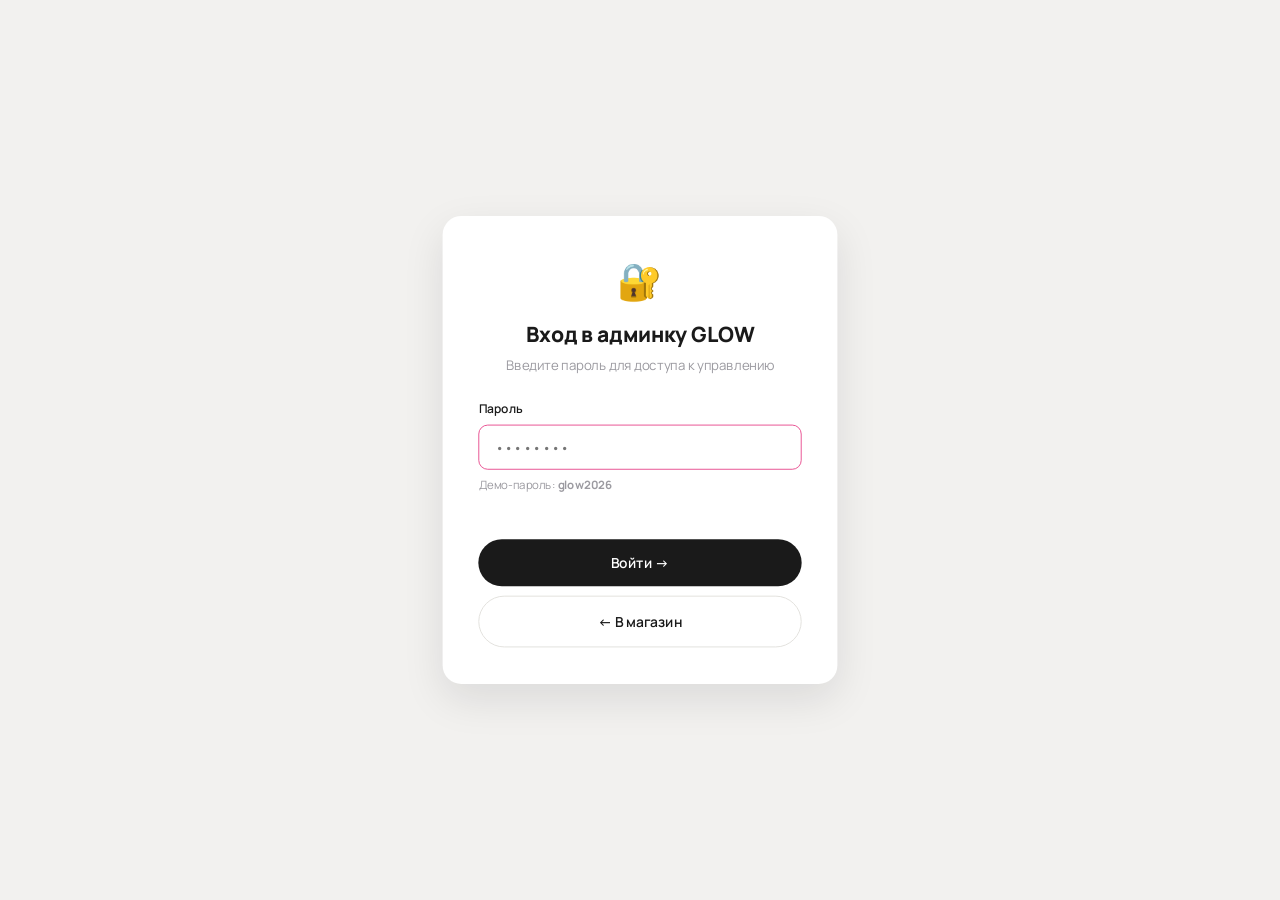
==== commit fa1ee355: "Лавандовый фон шапки + новый лого GLOW со звёздочкой Co-Authored-By: Claude Opus 4.8 (1M context) <n" ====
--- a/admin.html
+++ b/admin.html
@@ -36,8 +36,7 @@
     <header class="header admin-top">
       <div class="container nav">
         <a href="index.html" class="logo">
-          <span class="logo-mark">G</span>
-          <span><span class="logo-text">GLOW</span><span class="logo-sub">admin panel</span></span>
+          <span class="logo-text">GL<span class="o">O<i class="spark">✦</i></span>W</span>
           <span class="admin-badge">admin</span>
         </a>
         <div class="nav-actions">
--- a/css/styles.css
+++ b/css/styles.css
@@ -1,101 +1,99 @@
 /* ============================================================
-   GLOW — чистый e-commerce косметики (референс: tiki-toki.by)
-   Белый фон · красный акцент · жёлтые звёзды рейтинга
-   Строгая, аккуратная типографика.
-   ============================================================ */
-
-@import url('https://fonts.googleapis.com/css2?family=Manrope:wght@300;400;500;600;700;800&family=Playfair+Display:ital,wght@0,500;0,600;1,500&display=swap');
+   GLOW — интернет-магазин косметики
+   Светлый, воздушный · мягкий розовый акцент + чёрные кнопки
+   (референс: BOTNIA-style beauty shop)
+   ============================================================ */
+
+@import url('https://fonts.googleapis.com/css2?family=Manrope:wght@300;400;500;600;700;800&display=swap');
 
 :root {
   --bg:        #ffffff;
-  --bg-soft:   #f7f6f4;
-  --bg-soft-2: #faf3f3;
-  --ink:       #1b1b1d;
-  --ink-2:     #5c5c63;
-  --muted:     #9a979f;
+  --bg-soft:   #f2f1ef;   /* светло-серые плитки/поверхности */
+  --bg-soft-2: #fbeaf1;   /* нежно-розовый фон */
+  --ink:       #1a1a1a;   /* чёрный: кнопки, текст */
+  --ink-2:     #5b5b5e;
+  --muted:     #9b9aa0;
   --line:      #ececea;
-  --line-2:    #e0ddd9;
-
-  --red:       #b8894a;   /* акцент: тёплое золото (кнопки, скидки) */
-  --red-dark:  #9c7038;
-  --red-soft:  #f6efe4;
-  --star:      #e0a91e;
+  --line-2:    #e2e0dc;
+
+  --pink:      #e84c8e;   /* акцент: скидки, бейджи, ссылки, промо */
+  --pink-dark: #d23a7b;
+  --pink-soft: #fce7f0;   /* верхняя полоса, пилюли, промо-фон */
+  --lavender:  #ebe6f6;   /* фон шапки */
+
+  --red:       var(--ink); /* совместимость с admin.css */
+  --red-dark:  #000000;
+  --red-soft:  #f3f1ef;
+  --star:      #e8a93b;
   --green:     #1e9e6a;
 
-  --radius:    14px;
+  --radius:    16px;
   --radius-sm: 10px;
   --radius-pill: 999px;
   --ease: cubic-bezier(.22,.61,.36,1);
-  --shadow-sm: 0 4px 16px rgba(20,20,30,.06);
-  --shadow-md: 0 14px 40px rgba(20,20,30,.10);
-
-  --display: 'Playfair Display', Georgia, serif;
+  --shadow-sm: 0 4px 16px rgba(20,20,30,.05);
+  --shadow-md: 0 16px 44px rgba(20,20,30,.10);
+
+  --display: 'Manrope', system-ui, sans-serif;
   --body: 'Manrope', system-ui, -apple-system, sans-serif;
 }
 
 * { margin: 0; padding: 0; box-sizing: border-box; }
 html { scroll-behavior: smooth; }
-body {
-  font-family: var(--body); color: var(--ink); background: var(--bg);
-  line-height: 1.6; font-weight: 400; overflow-x: hidden; -webkit-font-smoothing: antialiased;
-}
+body { font-family: var(--body); color: var(--ink); background: var(--bg); line-height: 1.6;
+  font-weight: 400; overflow-x: hidden; -webkit-font-smoothing: antialiased; }
 a { color: inherit; text-decoration: none; }
 button { font-family: inherit; cursor: pointer; border: none; background: none; color: inherit; }
 img { max-width: 100%; display: block; }
-::selection { background: var(--red); color: #fff; }
+::selection { background: var(--pink); color: #fff; }
 .container { width: min(1280px, 94vw); margin-inline: auto; }
 
 /* ============================================================
-   ВЕРХНЯЯ СЛУЖЕБНАЯ ПОЛОСА
-   ============================================================ */
-.topbar { background: var(--ink); color: #fff; font-size: .78rem; }
+   ВЕРХНЯЯ ПОЛОСА
+   ============================================================ */
+.topbar { background: var(--pink-soft); color: var(--ink); font-size: .78rem; }
 .topbar .container { display: flex; align-items: center; justify-content: space-between; height: 40px; }
-.topbar .left { display: flex; gap: 1.5rem; color: #cfcdd3; }
-.topbar .left a { transition: color .2s; }
-.topbar .left a:hover { color: #fff; }
-.topbar .right { display: flex; gap: 1.4rem; align-items: center; }
-.topbar .right a { display: inline-flex; align-items: center; gap: .4rem; color: #e6e4e9; transition: color .2s; }
-.topbar .right a:hover { color: #fff; }
-.topbar .phone { font-weight: 700; color: #fff !important; }
-
-/* ============================================================
-   ШАПКА (логотип · поиск · действия)
-   ============================================================ */
-.header { position: sticky; top: 0; z-index: 100; background: rgba(255,255,255,.96);
-  backdrop-filter: blur(8px); border-bottom: 1px solid var(--line); }
-/* шапка по центру — та же сетка, что и у контента */
-.header-main { display: flex; align-items: center; gap: 2.5rem; height: 92px; }
-
-.logo { display: flex; align-items: center; gap: .7rem; flex: none; }
-.logo-mark { width: 44px; height: 44px; border-radius: 50%; background: var(--ink); color: #fff;
-  display: grid; place-items: center; font-family: var(--display); font-size: 1.4rem; font-weight: 600; }
-.logo-text { font-family: var(--display); font-size: 1.7rem; font-weight: 600; letter-spacing: .12em; }
-.logo-sub { display: block; font-size: .56rem; letter-spacing: .34em; text-transform: uppercase; color: var(--muted); font-family: var(--body); margin-top: -2px; }
-
-.search { flex: 1; display: flex; align-items: center; gap: .6rem; max-width: 760px;
-  background: var(--bg-soft); border: 1px solid var(--line); border-radius: var(--radius-pill);
-  padding: .2rem .3rem .2rem 1.2rem; transition: border-color .2s, box-shadow .2s; }
-.search:focus-within { border-color: var(--red); box-shadow: 0 0 0 3px var(--red-soft); }
-.search .ic { color: var(--muted); font-size: 1rem; }
-.search input { flex: 1; border: none; outline: none; background: transparent; font-family: inherit;
-  font-size: .95rem; padding: .7rem 0; }
-.search button { background: var(--red); color: #fff; font-weight: 600; font-size: .85rem;
-  padding: .65rem 1.5rem; border-radius: var(--radius-pill); transition: background .2s; }
-.search button:hover { background: var(--red-dark); }
-
-.header-actions { display: flex; align-items: center; gap: .4rem; flex: none; }
-.act {
-  display: flex; flex-direction: column; align-items: center; gap: .2rem;
-  padding: .5rem .7rem; border-radius: var(--radius-sm); position: relative;
-  font-size: .68rem; color: var(--ink-2); transition: color .2s, background .2s;
-}
-.act:hover { color: var(--red); background: var(--bg-soft); }
-.act .ic { font-size: 1.3rem; }
-.cart-count {
-  position: absolute; top: 2px; right: 6px; min-width: 18px; height: 18px; padding: 0 4px;
-  background: var(--red); color: #fff; font-size: .66rem; font-weight: 700; border-radius: 999px;
-  display: grid; place-items: center; border: 2px solid #fff; transform: scale(0); transition: transform .25s var(--ease);
-}
+.topbar .left { display: flex; gap: 1.6rem; }
+.topbar .left b { color: var(--pink-dark); }
+.topbar .right { display: flex; gap: 1.4rem; align-items: center; color: var(--ink-2); }
+.topbar .right a { transition: color .2s; }
+.topbar .right a:hover { color: var(--pink-dark); }
+
+/* ============================================================
+   ШАПКА
+   ============================================================ */
+.header { position: sticky; top: 0; z-index: 100; background: rgba(235,230,247,.92);
+  backdrop-filter: blur(10px); border-bottom: 1px solid rgba(26,26,26,.06); transition: box-shadow .3s; }
+.header.scrolled { box-shadow: 0 6px 24px rgba(120,90,180,.12); }
+.header-main { display: flex; align-items: center; gap: 1.6rem; height: 88px; }
+
+.logo { display: inline-flex; align-items: center; flex: none; }
+.logo-text { font-size: 1.7rem; font-weight: 800; letter-spacing: .01em; color: var(--ink); line-height: 1; }
+.logo-text .o { position: relative; }
+.logo-text .o .spark { position: absolute; top: -.14em; right: -.22em; font-size: .4em; color: var(--pink); font-style: normal; line-height: 1; animation: sparkle 2.6s ease-in-out infinite; }
+@keyframes sparkle { 0%,100% { opacity: .55; transform: scale(.85) rotate(0deg); } 50% { opacity: 1; transform: scale(1.15) rotate(20deg); } }
+.logo-sub { display: none; }
+
+.search { flex: 1; display: flex; align-items: center; gap: .5rem; max-width: 720px;
+  background: #fff; border: 1px solid var(--line); border-radius: var(--radius-pill);
+  padding: .25rem .3rem .25rem 1.3rem; transition: border-color .2s, background .2s; }
+.search:focus-within { border-color: var(--pink); }
+.search .ic { color: var(--muted); }
+.search input { flex: 1; border: none; outline: none; background: transparent; font-family: inherit; font-size: .95rem; padding: .75rem 0; }
+.search button { background: var(--ink); color: #fff; font-weight: 600; font-size: .85rem; padding: .7rem 1.5rem; border-radius: var(--radius-pill); transition: background .2s; }
+.search button:hover { background: #000; }
+
+.header-actions { display: flex; align-items: center; gap: .3rem; flex: none; }
+.act { display: flex; flex-direction: column; align-items: center; gap: .15rem; padding: .5rem .65rem;
+  border-radius: var(--radius-sm); position: relative; font-size: .66rem; color: var(--ink-2); transition: color .2s, background .2s; }
+.act:hover { color: var(--pink-dark); background: var(--pink-soft); }
+.act .ic { font-size: 1.25rem; }
+.cat-btn { background: var(--ink); color: #fff; border-radius: var(--radius-pill); padding: .8rem 1.4rem;
+  font-weight: 600; font-size: .9rem; display: inline-flex; align-items: center; gap: .5rem; margin-left: .5rem; transition: background .2s, transform .2s; }
+.cat-btn:hover { background: #000; transform: translateY(-1px); }
+.cart-count { position: absolute; top: 0; right: 2px; min-width: 18px; height: 18px; padding: 0 4px;
+  background: var(--pink); color: #fff; font-size: .64rem; font-weight: 700; border-radius: 999px;
+  display: grid; place-items: center; border: 2px solid #fff; transform: scale(0); transition: transform .25s var(--ease); }
 .cart-count.show { transform: scale(1); }
 .cart-count.bump { animation: bump .4s var(--ease); }
 @keyframes bump { 0%{transform:scale(1)} 45%{transform:scale(1.35)} 100%{transform:scale(1)} }
@@ -103,238 +101,239 @@
 /* ============================================================
    НАВИГАЦИЯ ПО КАТЕГОРИЯМ
    ============================================================ */
-.catnav { border-bottom: 1px solid var(--line); background: #fff; }
-.catnav .container { display: flex; align-items: center; gap: .3rem; height: 52px; overflow-x: auto; scrollbar-width: none; }
+.catnav { border-bottom: 1px solid rgba(26,26,26,.06); background: transparent; }
+.catnav .container { display: flex; align-items: center; gap: .2rem; height: 50px; overflow-x: auto; scrollbar-width: none; }
 .catnav .container::-webkit-scrollbar { display: none; }
-.catnav a {
-  white-space: nowrap; font-size: .86rem; font-weight: 500; color: var(--ink-2);
-  padding: .55rem .9rem; border-radius: var(--radius-sm); transition: color .2s, background .2s;
-}
-.catnav a:hover { color: var(--red); background: var(--red-soft); }
-.catnav a.hot { color: var(--red); font-weight: 700; }
-.burger { display: none; font-size: 1.5rem; }
+.catnav a { white-space: nowrap; font-size: .86rem; font-weight: 500; color: var(--ink-2); padding: .5rem .85rem; border-radius: var(--radius-sm); transition: color .2s, background .2s; }
+.catnav a:hover { color: var(--pink-dark); background: var(--pink-soft); }
+.catnav a.sale-link { color: var(--pink); font-weight: 700; }
 
 /* ============================================================
    КНОПКИ
    ============================================================ */
-.btn { display: inline-flex; align-items: center; justify-content: center; gap: .5rem;
-  font-weight: 600; font-size: .92rem; padding: .9rem 1.8rem; border-radius: var(--radius-pill);
-  transition: transform .2s var(--ease), background .2s, box-shadow .2s, color .2s; }
+.btn { display: inline-flex; align-items: center; justify-content: center; gap: .5rem; font-weight: 600;
+  font-size: .92rem; padding: .95rem 1.9rem; border-radius: var(--radius-pill);
+  transition: transform .2s var(--ease), background .2s, box-shadow .2s, color .2s, border-color .2s; }
 .btn .arrow { transition: transform .25s var(--ease); }
 .btn:hover .arrow { transform: translateX(4px); }
-.btn-red { background: var(--red); color: #fff; box-shadow: 0 8px 22px rgba(184,137,74,.30); }
-.btn-red:hover { background: var(--red-dark); transform: translateY(-2px); }
+.btn-red { background: var(--ink); color: #fff; }
+.btn-red:hover { background: #000; transform: translateY(-2px); box-shadow: var(--shadow-md); }
+.btn-pink { background: var(--pink); color: #fff; }
+.btn-pink:hover { background: var(--pink-dark); transform: translateY(-2px); }
 .btn-dark { background: var(--ink); color: #fff; }
-.btn-dark:hover { transform: translateY(-2px); box-shadow: var(--shadow-md); }
 .btn-line { background: #fff; color: var(--ink); border: 1px solid var(--line-2); }
 .btn-line:hover { border-color: var(--ink); }
 
 /* ============================================================
-   ГЕРОЙ-СЛАЙДЕР
-   ============================================================ */
-.hero { padding: 1.6rem 0 0; }
-.slider { position: relative; border-radius: 24px; overflow: hidden; box-shadow: var(--shadow-sm); }
+   ГЕРОЙ-СЛАЙДЕР (сплит-баннер)
+   ============================================================ */
+.hero { padding: 1.8rem 0 0; }
+.slider { position: relative; border-radius: 26px; overflow: hidden; }
 .slides { display: flex; transition: transform .7s var(--ease); }
-.slide { min-width: 100%; display: grid; grid-template-columns: 1.1fr .9fr; min-height: 420px; }
-.slide .s-copy { display: flex; flex-direction: column; justify-content: center; padding: 3.5rem 4rem; }
-.slide .s-tag { display: inline-block; align-self: flex-start; background: var(--red); color: #fff;
-  font-size: .72rem; font-weight: 700; letter-spacing: .1em; text-transform: uppercase;
-  padding: .35rem .9rem; border-radius: var(--radius-pill); margin-bottom: 1.4rem; }
-.slide h2 { font-family: var(--display); font-size: clamp(2rem, 4vw, 3.2rem); font-weight: 600;
-  line-height: 1.08; margin-bottom: 1rem; }
-.slide p { color: var(--ink-2); font-size: 1.05rem; max-width: 40ch; margin-bottom: 2rem; }
-.slide .s-visual { display: grid; place-items: center; position: relative; }
-.slide .s-visual .motif { font-size: clamp(6rem, 13vw, 11rem); }
-.slide.t1 { background: linear-gradient(120deg,#fdeef0,#f8dfe3); }
-.slide.t2 { background: linear-gradient(120deg,#f3f0ec,#e9e2d6); }
-.slide.t3 { background: linear-gradient(120deg,#eef1f3,#dfe7ea); }
-
-.slider-dots { position: absolute; bottom: 18px; left: 50%; transform: translateX(-50%);
-  display: flex; gap: .5rem; z-index: 5; }
-.slider-dots button { width: 9px; height: 9px; border-radius: 50%; background: rgba(27,27,29,.25); transition: .25s; }
-.slider-dots button.active { background: var(--red); width: 26px; border-radius: 999px; }
-.slider-arrow { position: absolute; top: 50%; transform: translateY(-50%); z-index: 5;
-  width: 46px; height: 46px; border-radius: 50%; background: rgba(255,255,255,.9); box-shadow: var(--shadow-sm);
-  display: grid; place-items: center; font-size: 1.2rem; transition: background .2s, transform .2s; }
+.slide { min-width: 100%; display: grid; grid-template-columns: 1.05fr .95fr; min-height: 430px; }
+.slide .s-copy { display: flex; flex-direction: column; justify-content: center; padding: 3.4rem 3.6rem; position: relative; }
+.slide .s-prod { font-size: 3.4rem; margin-bottom: .8rem; }
+.slide h2 { font-size: clamp(2.6rem, 6vw, 4.6rem); font-weight: 800; line-height: .98; letter-spacing: -.02em; }
+.slide .s-pill { align-self: flex-start; background: var(--pink-soft); color: var(--pink-dark); font-weight: 700;
+  font-size: .9rem; padding: .5rem 1.1rem; border-radius: var(--radius-pill); margin: 1.1rem 0 .7rem; }
+.slide p { color: var(--ink-2); font-size: 1rem; margin-bottom: 1.8rem; }
+.slide .btn-red { align-self: flex-start; }
+.slide .s-visual { position: relative; display: grid; place-items: center; overflow: hidden; }
+.slide .s-visual .motif { font-size: clamp(7rem, 16vw, 12rem); position: relative; z-index: 1; }
+.slide.t1 { background: linear-gradient(120deg,#f6efe9,#efe6dc); }
+.slide.t1 .s-visual { background: linear-gradient(150deg,#f4d9c4,#e7b79a); }
+.slide.t2 { background: linear-gradient(120deg,#fdeef4,#f9dde9); }
+.slide.t2 .s-visual { background: linear-gradient(150deg,#f3c6da,#e79bbd); }
+.slide.t3 { background: linear-gradient(120deg,#eef0f3,#e2e6ec); }
+.slide.t3 .s-visual { background: linear-gradient(150deg,#cdd6e2,#a9b6c8); }
+
+.slider-dots { position: absolute; bottom: 16px; left: 50%; transform: translateX(-50%); display: flex; gap: .5rem; z-index: 5; }
+.slider-dots button { width: 8px; height: 8px; border-radius: 50%; background: rgba(26,26,26,.25); transition: .25s; }
+.slider-dots button.active { background: var(--ink); width: 24px; border-radius: 999px; }
+.slider-arrow { position: absolute; top: 50%; transform: translateY(-50%); z-index: 5; width: 44px; height: 44px;
+  border-radius: 50%; background: rgba(255,255,255,.92); box-shadow: var(--shadow-sm); display: grid; place-items: center; font-size: 1.2rem; transition: background .2s; }
 .slider-arrow:hover { background: #fff; }
-.slider-arrow.prev { left: 18px; } .slider-arrow.next { right: 18px; }
-
-/* ============================================================
-   ПОЛОСА ДОВЕРИЯ
-   ============================================================ */
-.trust { border-block: 1px solid var(--line); margin-top: 2.5rem; }
-.trust .container { display: grid; grid-template-columns: repeat(4,1fr); }
-.trust .t { display: flex; align-items: center; gap: .9rem; padding: 1.3rem 1.4rem; border-right: 1px solid var(--line); }
-.trust .t:last-child { border-right: none; }
-.trust .t .ic { font-size: 1.6rem; }
-.trust .t b { display: block; font-size: .9rem; }
-.trust .t span { font-size: .78rem; color: var(--muted); }
+.slider-arrow.prev { left: 16px; } .slider-arrow.next { right: 16px; }
+.slider-bar { position: absolute; left: 0; right: 0; bottom: 0; height: 3px; background: rgba(26,26,26,.1); z-index: 4; }
+.slider-bar i { display: block; height: 100%; background: var(--pink); width: 0; }
 
 /* ============================================================
    СЕКЦИИ
    ============================================================ */
-section { padding: 3.5rem 0; }
-.sec-head { display: flex; align-items: flex-end; justify-content: space-between; gap: 1rem; margin-bottom: 1.8rem; flex-wrap: wrap; }
-.sec-head h2 { font-family: var(--display); font-size: clamp(1.6rem, 3vw, 2.3rem); font-weight: 600; display: flex; align-items: center; gap: .6rem; }
-.sec-head h2 .em { color: var(--red); }
+section { padding: 3.6rem 0; }
+.sec-head { display: flex; align-items: center; justify-content: space-between; gap: 1rem; margin-bottom: 1.8rem; flex-wrap: wrap; }
+.sec-head h2 { font-size: clamp(1.5rem, 3vw, 2.1rem); font-weight: 800; letter-spacing: -.01em; display: flex; align-items: center; gap: .6rem; }
+.sec-head .seeall { font-size: .82rem; font-weight: 600; color: var(--ink-2); background: var(--bg-soft); padding: .5rem 1rem; border-radius: var(--radius-pill); transition: .2s; }
+.sec-head .seeall:hover { background: var(--pink-soft); color: var(--pink-dark); }
 .sec-head .link { font-size: .88rem; font-weight: 600; color: var(--ink-2); display: inline-flex; gap: .4rem; transition: color .2s; }
-.sec-head .link:hover { color: var(--red); }
-
-/* категории-плитки */
-.cat-grid { display: grid; grid-template-columns: repeat(6,1fr); gap: 1rem; }
-.cat-tile {
-  background: var(--bg-soft); border: 1px solid var(--line); border-radius: var(--radius);
-  padding: 1.6rem 1rem; text-align: center; transition: transform .25s var(--ease), box-shadow .25s, border-color .2s;
-}
-.cat-tile:hover { transform: translateY(-5px); box-shadow: var(--shadow-md); border-color: transparent; background: #fff; }
-.cat-tile .ic { font-size: 2.2rem; }
-.cat-tile b { display: block; font-size: .88rem; font-weight: 600; margin-top: .7rem; line-height: 1.3; }
-.cat-tile span { font-size: .76rem; color: var(--muted); }
-
-/* фильтры каталога */
-.filters { display: flex; gap: .6rem; flex-wrap: wrap; margin-bottom: 1.8rem; }
+.sec-head .link:hover { color: var(--pink-dark); }
+
+/* мозаика категорий */
+.cat-grid { display: grid; grid-template-columns: repeat(4, 1fr); gap: 1rem; }
+.cat-tile { background: var(--bg-soft); border-radius: var(--radius); padding: 1.4rem; text-align: left;
+  display: flex; flex-direction: column; min-height: 150px; transition: transform .25s var(--ease), box-shadow .25s; position: relative; overflow: hidden; }
+.cat-tile:hover { transform: translateY(-5px); box-shadow: var(--shadow-md); }
+.cat-tile b { font-size: 1rem; font-weight: 700; line-height: 1.25; max-width: 8em; }
+.cat-tile span { font-size: .78rem; color: var(--muted); margin-top: .25rem; }
+.cat-tile .emojis { margin-top: auto; align-self: flex-end; font-size: 2.6rem; line-height: 1; opacity: .92; }
+.cat-tile:nth-child(1) { grid-column: span 2; background: var(--pink-soft); }
+.cat-tile:nth-child(1) .emojis { font-size: 3.4rem; }
+
+/* инструменты каталога */
+.cat-tools { display: flex; align-items: center; gap: 1rem; flex-wrap: wrap; }
+.count-lbl { font-size: .86rem; color: var(--muted); }
+.sort-select { padding: .6rem 1rem; border-radius: var(--radius-pill); border: 1px solid var(--line-2); background: #fff; font-family: inherit; font-size: .86rem; cursor: pointer; outline: none; transition: border-color .2s; }
+.sort-select:focus { border-color: var(--pink); }
+.filters { display: flex; gap: .55rem; flex-wrap: wrap; margin-bottom: 1.8rem; }
 .chip { font-size: .85rem; font-weight: 500; padding: .55rem 1.1rem; border-radius: var(--radius-pill);
-  background: var(--bg-soft); border: 1px solid var(--line); color: var(--ink-2); transition: all .2s var(--ease); }
-.chip:hover { border-color: var(--red); color: var(--red); }
-.chip.active { background: var(--red); border-color: var(--red); color: #fff; }
+  background: var(--bg-soft); color: var(--ink-2); transition: all .2s var(--ease); }
+.chip:hover { color: var(--pink-dark); }
+.chip.active { background: var(--ink); color: #fff; }
+.chip.fav { color: var(--pink); }
+.chip.fav.active { background: var(--pink); color: #fff; }
+.load-more-wrap { text-align: center; margin-top: 2.2rem; }
+.empty-cat { grid-column: 1/-1; text-align: center; color: var(--ink-2); padding: 3rem; font-size: 1.05rem; }
+.empty-cat span { font-size: .88rem; color: var(--muted); }
 
 /* ============================================================
    КАРТОЧКА ТОВАРА
    ============================================================ */
-.products { display: grid; grid-template-columns: repeat(4,1fr); gap: 1.3rem; }
+.products { display: grid; grid-template-columns: repeat(5, 1fr); gap: 1rem; }
 .card { background: #fff; border: 1px solid var(--line); border-radius: var(--radius); overflow: hidden;
-  display: flex; flex-direction: column; transition: transform .25s var(--ease), box-shadow .25s, border-color .2s; }
-.card:hover { transform: translateY(-6px); box-shadow: var(--shadow-md); border-color: transparent; }
-.card-media { position: relative; aspect-ratio: 1/1; display: grid; place-items: center; }
-.card-media .ico { font-size: 3.4rem; transition: transform .4s var(--ease); }
-.card:hover .card-media .ico { transform: scale(1.1); }
-.badges { position: absolute; top: .8rem; left: .8rem; display: flex; flex-direction: column; gap: .4rem; z-index: 2; }
-.tag { font-size: .66rem; font-weight: 700; letter-spacing: .04em; padding: .26rem .55rem; border-radius: 6px; color: #fff; }
-.tag.hit { background: var(--ink); } .tag.new { background: var(--green); } .tag.sale { background: var(--red); }
-.wish { position: absolute; top: .7rem; right: .7rem; z-index: 2; width: 34px; height: 34px; border-radius: 50%;
-  background: rgba(255,255,255,.85); display: grid; place-items: center; font-size: 1rem; color: var(--ink-2);
-  transition: transform .2s, color .2s; }
-.wish:hover { transform: scale(1.12); }
-.wish.on { color: var(--red); }
-
-.card-body { padding: .9rem 1rem 1.1rem; display: flex; flex-direction: column; gap: .5rem; flex: 1; }
-.card-brand { font-size: .68rem; letter-spacing: .12em; text-transform: uppercase; color: var(--muted); font-weight: 600; }
-.card-name { font-size: .9rem; font-weight: 500; line-height: 1.35; min-height: 2.5em;
+  display: flex; flex-direction: column; transition: transform .25s var(--ease), box-shadow .25s, border-color .2s; cursor: pointer; }
+.card:hover { transform: translateY(-5px); box-shadow: var(--shadow-md); border-color: transparent; }
+.card-media { position: relative; aspect-ratio: 1/1; display: grid; place-items: center; background: var(--bg-soft); }
+.card-media::after { content:''; position:absolute; top:50%; left:50%; transform:translate(-50%,-50%); width:58%; aspect-ratio:1; border-radius:50%; border:1px solid rgba(255,255,255,.6); }
+.card-media .ico { font-size: 3.2rem; position: relative; z-index: 1; transition: transform .4s var(--ease); }
+.card:hover .card-media .ico { transform: scale(1.08); }
+.badges { position: absolute; top: .7rem; left: .7rem; display: flex; gap: .35rem; z-index: 2; }
+.tag { font-size: .64rem; font-weight: 700; padding: .25rem .5rem; border-radius: 6px; }
+.tag.hit { background: var(--ink); color: #fff; }
+.tag.new { background: var(--pink-soft); color: var(--pink-dark); }
+.tag.sale { background: var(--pink); color: #fff; }
+.wish { position: absolute; top: .6rem; right: .6rem; z-index: 2; width: 32px; height: 32px; border-radius: 50%;
+  background: rgba(255,255,255,.9); display: grid; place-items: center; font-size: 1rem; color: var(--ink-2); transition: transform .2s, color .2s; }
+.wish:hover { transform: scale(1.12); } .wish.on { color: var(--pink); }
+
+.card-body { padding: .8rem .9rem 1rem; display: flex; flex-direction: column; gap: .35rem; flex: 1; }
+.rating { display: flex; align-items: center; gap: .3rem; font-size: .74rem; color: var(--ink-2); }
+.stars { color: var(--star); letter-spacing: .03em; font-size: .78rem; }
+.rating .rev { color: var(--muted); }
+.card-brand { font-size: .66rem; letter-spacing: .08em; text-transform: uppercase; color: var(--muted); font-weight: 600; }
+.card-name { font-size: .86rem; font-weight: 500; line-height: 1.35; min-height: 2.4em;
   display: -webkit-box; -webkit-line-clamp: 2; -webkit-box-orient: vertical; overflow: hidden; }
-.rating { display: flex; align-items: center; gap: .35rem; font-size: .78rem; color: var(--ink-2); }
-.stars { color: var(--star); letter-spacing: .05em; font-size: .82rem; }
-.rating .rev { color: var(--muted); }
-.price-row { display: flex; align-items: baseline; gap: .5rem; margin-top: auto; }
-.price { font-size: 1.15rem; font-weight: 800; color: var(--ink); }
-.price.sale { color: var(--red); }
-.old-price { font-size: .85rem; color: var(--muted); text-decoration: line-through; }
-.card-actions { display: flex; gap: .5rem; margin-top: .3rem; }
-.add-cart { flex: 1; background: var(--red); color: #fff; font-weight: 600; font-size: .85rem;
-  padding: .7rem; border-radius: var(--radius-sm); transition: background .2s, transform .15s; }
-.add-cart:hover { background: var(--red-dark); }
-.add-cart:active { transform: scale(.97); }
-.quick { flex: none; width: 42px; border-radius: var(--radius-sm); border: 1px solid var(--line-2);
-  font-size: 1.1rem; color: var(--ink-2); transition: border-color .2s, color .2s; }
-.quick:hover { border-color: var(--red); color: var(--red); }
-.stock-out .add-cart { background: var(--muted); pointer-events: none; }
+.price-row { display: flex; align-items: center; justify-content: space-between; gap: .5rem; margin-top: auto; padding-top: .3rem; }
+.price-row .pcol { display: flex; flex-direction: column; }
+.price { font-size: 1.1rem; font-weight: 800; }
+.price.sale { color: var(--pink); }
+.old-price { font-size: .78rem; color: var(--muted); text-decoration: line-through; }
+.add-round { flex: none; width: 38px; height: 38px; border-radius: 50%; background: var(--ink); color: #fff;
+  font-size: 1.3rem; display: grid; place-items: center; transition: background .2s, transform .15s; }
+.add-round:hover { background: var(--pink); transform: scale(1.08); }
+.add-round:active { transform: scale(.92); }
+.stock-out .add-round { background: var(--muted); pointer-events: none; }
 .stock-out .card-media .ico { opacity: .4; }
 
-/* появление */
-.reveal { opacity: 0; transform: translateY(26px); transition: opacity .7s var(--ease), transform .7s var(--ease); }
+.reveal { opacity: 0; transform: translateY(24px); transition: opacity .7s var(--ease), transform .7s var(--ease); }
 .reveal.in { opacity: 1; transform: translateY(0); }
 
 /* ============================================================
-   БРЕНДЫ
-   ============================================================ */
-.brands { background: var(--bg-soft); border-block: 1px solid var(--line); }
-.brand-row { display: flex; flex-wrap: wrap; justify-content: center; align-items: center; gap: 2.5rem; }
-.brand-row span { font-family: var(--display); font-size: 1.3rem; color: var(--ink-2); opacity: .7; transition: opacity .2s, color .2s; }
-.brand-row span:hover { opacity: 1; color: var(--red); }
-
-/* ============================================================
-   ОТЗЫВЫ
-   ============================================================ */
-.reviews-grid { display: grid; grid-template-columns: repeat(3,1fr); gap: 1.3rem; }
+   БРЕНДЫ / ОТЗЫВЫ / БЛОГ
+   ============================================================ */
+.brands { background: var(--bg-soft); }
+.brand-row { display: flex; flex-wrap: wrap; justify-content: center; align-items: center; gap: 2.4rem; }
+.brand-row span { font-size: 1.25rem; font-weight: 700; color: var(--ink-2); opacity: .65; transition: .2s; }
+.brand-row span:hover { opacity: 1; color: var(--pink-dark); }
+
+.reviews-grid { display: grid; grid-template-columns: repeat(3,1fr); gap: 1.2rem; }
 .review { background: #fff; border: 1px solid var(--line); border-radius: var(--radius); padding: 1.6rem; }
 .review .stars { font-size: .95rem; margin-bottom: .8rem; }
 .review p { font-size: .92rem; color: var(--ink-2); line-height: 1.6; margin-bottom: 1.2rem; }
 .review .who { display: flex; align-items: center; gap: .7rem; }
-.review .av { width: 40px; height: 40px; border-radius: 50%; background: var(--bg-soft-2); display: grid; place-items: center; font-size: 1.1rem; }
+.review .av { width: 40px; height: 40px; border-radius: 50%; background: var(--pink-soft); display: grid; place-items: center; font-size: 1.1rem; }
 .review .who b { font-size: .88rem; } .review .who span { font-size: .76rem; color: var(--muted); }
 
-/* ============================================================
-   БЛОГ
-   ============================================================ */
-.blog-grid { display: grid; grid-template-columns: repeat(3,1fr); gap: 1.3rem; }
-.post { background: #fff; border: 1px solid var(--line); border-radius: var(--radius); overflow: hidden;
-  transition: transform .25s var(--ease), box-shadow .25s; }
+.blog-grid { display: grid; grid-template-columns: repeat(3,1fr); gap: 1.2rem; }
+.post { background: #fff; border: 1px solid var(--line); border-radius: var(--radius); overflow: hidden; transition: transform .25s var(--ease), box-shadow .25s; }
 .post:hover { transform: translateY(-5px); box-shadow: var(--shadow-md); }
-.post .cover { aspect-ratio: 16/10; display: grid; place-items: center; font-size: 3rem; }
+.post .cover { aspect-ratio: 16/10; display: grid; place-items: center; font-size: 3rem; background: var(--bg-soft); }
 .post .pb { padding: 1.2rem 1.3rem 1.5rem; }
-.post .date { font-size: .74rem; color: var(--red); font-weight: 600; }
-.post h4 { font-size: 1.02rem; font-weight: 600; margin: .5rem 0 .6rem; line-height: 1.35; }
+.post .date { font-size: .74rem; color: var(--pink); font-weight: 700; }
+.post h4 { font-size: 1rem; font-weight: 700; margin: .5rem 0 .6rem; line-height: 1.35; }
 .post p { font-size: .86rem; color: var(--ink-2); }
 
 /* ============================================================
-   РАССЫЛКА / CTA
-   ============================================================ */
-.cta { }
-.cta-inner { background: linear-gradient(120deg,#1b1b1d,#2c2c30); color: #fff; border-radius: 24px;
-  padding: 3.2rem 2rem; text-align: center; position: relative; overflow: hidden; }
-.cta-inner h2 { font-family: var(--display); font-size: clamp(1.7rem,3.4vw,2.6rem); font-weight: 600; }
-.cta-inner p { color: #cfcdd3; margin: .9rem auto 1.8rem; max-width: 46ch; }
-.subscribe { display: flex; gap: .6rem; max-width: 460px; margin-inline: auto; }
-.subscribe input { flex: 1; padding: .95rem 1.3rem; border-radius: var(--radius-pill); border: none; outline: none;
-  font-family: inherit; font-size: .95rem; }
-
-/* ============================================================
-   ПОДВАЛ
-   ============================================================ */
-.footer { background: var(--bg-soft); border-top: 1px solid var(--line); padding: 3.5rem 0 1.6rem; }
-.footer-grid { display: grid; grid-template-columns: 1.6fr 1fr 1fr 1.2fr; gap: 2rem; margin-bottom: 2.6rem; }
-.footer .about { color: var(--ink-2); font-size: .88rem; margin-top: 1rem; max-width: 32ch; }
-.footer h5 { font-size: .92rem; font-weight: 700; margin-bottom: 1.1rem; }
+   ПРОМО-БЛОК (промокод)
+   ============================================================ */
+.promo-band .promo-inner { display: grid; grid-template-columns: 1.1fr .9fr; border-radius: 26px; overflow: hidden; min-height: 280px; }
+.promo-left { background: linear-gradient(125deg,#fde3ee,#f9c9de); padding: 3rem 3.2rem; display: flex; flex-direction: column; justify-content: center; }
+.promo-left h2 { font-size: clamp(1.7rem,3.4vw,2.6rem); font-weight: 800; line-height: 1.05; }
+.promo-left p { color: var(--ink-2); margin: .8rem 0 1.6rem; max-width: 38ch; }
+.subscribe { display: flex; gap: .6rem; max-width: 460px; }
+.subscribe input { flex: 1; padding: .95rem 1.3rem; border-radius: var(--radius-pill); border: 1px solid #fff; background: #fff; outline: none; font-family: inherit; font-size: .95rem; }
+.subscribe input:focus { border-color: var(--pink); }
+.promo-consent { font-size: .72rem; color: var(--ink-2); opacity: .8; margin-top: .9rem; max-width: 40ch; }
+.promo-right { background: linear-gradient(150deg,#3a3a3e,#1f1f22); position: relative; display: grid; place-items: center; }
+.promo-right .phone { font-size: 5rem; }
+.promo-right .promo-pill { position: absolute; background: var(--pink); color: #fff; font-weight: 700; font-size: .9rem;
+  padding: .8rem 1.4rem; border-radius: var(--radius-pill); box-shadow: var(--shadow-md); display: inline-flex; gap: .6rem; align-items: center; }
+
+/* ============================================================
+   ТЁМНЫЙ ПОДВАЛ
+   ============================================================ */
+.footer { background: #1c1c1e; color: #b7b7bc; padding: 3.6rem 0 1.6rem; margin-top: 1rem; }
+.footer-grid { display: grid; grid-template-columns: 1.4fr 1fr 1fr 1fr; gap: 2rem; margin-bottom: 2.6rem; }
+.footer .logo-text { color: #fff; }
+.footer .f-contact { margin: 1rem 0 .4rem; }
+.footer .f-phone { font-size: 1.2rem; font-weight: 700; color: #fff; display: block; }
+.footer .f-mail { display: block; margin-top: .3rem; color: #d4d4d8; }
+.footer .f-mail small { display: block; color: var(--muted); font-size: .74rem; }
+.footer h5 { font-size: .92rem; font-weight: 700; color: #fff; margin-bottom: 1.1rem; }
 .footer ul { list-style: none; display: grid; gap: .6rem; }
-.footer ul a { color: var(--ink-2); font-size: .88rem; transition: color .2s; }
-.footer ul a:hover { color: var(--red); }
-.footer .contacts li { font-size: .88rem; color: var(--ink-2); display: flex; gap: .5rem; margin-bottom: .6rem; }
-.pay { display: flex; gap: .5rem; margin-top: 1rem; }
-.pay span { font-size: .7rem; font-weight: 700; padding: .35rem .6rem; border: 1px solid var(--line-2); border-radius: 6px; color: var(--ink-2); }
-.footer-bottom { border-top: 1px solid var(--line-2); padding-top: 1.4rem; display: flex; justify-content: space-between;
-  flex-wrap: wrap; gap: 1rem; font-size: .82rem; color: var(--muted); }
+.footer ul a { color: #b7b7bc; font-size: .86rem; transition: color .2s; }
+.footer ul a:hover { color: #fff; }
+.footer ul a.pink { color: var(--pink); }
+.footer .legal { margin-top: 1.2rem; display: grid; gap: .4rem; }
+.footer .legal a { font-size: .8rem; color: var(--muted); }
+.footer .pay { display: flex; gap: .5rem; margin-top: 1rem; }
+.footer .pay span { font-size: .7rem; font-weight: 700; padding: .3rem .55rem; border: 1px solid rgba(255,255,255,.18); border-radius: 6px; color: #d4d4d8; }
+.footer-bottom { border-top: 1px solid rgba(255,255,255,.12); padding-top: 1.4rem; display: flex; justify-content: space-between; flex-wrap: wrap; gap: 1rem; font-size: .8rem; color: var(--muted); }
 
 /* ============================================================
    КОРЗИНА
    ============================================================ */
-.overlay { position: fixed; inset: 0; background: rgba(20,20,30,.4); opacity: 0; visibility: hidden;
-  transition: .35s var(--ease); z-index: 200; }
+.overlay { position: fixed; inset: 0; background: rgba(20,20,30,.4); opacity: 0; visibility: hidden; transition: .35s var(--ease); z-index: 200; }
 .overlay.open { opacity: 1; visibility: visible; }
 .drawer { position: fixed; top: 0; right: 0; height: 100%; width: min(440px,100vw); background: #fff; z-index: 210;
-  box-shadow: var(--shadow-md); transform: translateX(100%); transition: transform .4s var(--ease);
-  display: flex; flex-direction: column; }
+  box-shadow: var(--shadow-md); transform: translateX(100%); transition: transform .4s var(--ease); display: flex; flex-direction: column; }
 .drawer.open { transform: translateX(0); }
 .drawer-head { display: flex; align-items: center; justify-content: space-between; padding: 1.3rem 1.5rem; border-bottom: 1px solid var(--line); }
-.drawer-head h3 { font-family: var(--display); font-size: 1.35rem; font-weight: 600; }
-.close-btn { width: 38px; height: 38px; border-radius: 50%; background: var(--bg-soft); font-size: 1.1rem;
-  display: grid; place-items: center; transition: background .2s, transform .2s; }
-.close-btn:hover { background: var(--red-soft); color: var(--red); transform: rotate(90deg); }
+.drawer-head h3 { font-size: 1.2rem; font-weight: 800; }
+.close-btn { width: 38px; height: 38px; border-radius: 50%; background: var(--bg-soft); font-size: 1.1rem; display: grid; place-items: center; transition: background .2s, transform .2s; }
+.close-btn:hover { background: var(--pink-soft); color: var(--pink-dark); transform: rotate(90deg); }
 .drawer-body { flex: 1; overflow-y: auto; padding: .5rem 1.5rem; }
 .cart-empty { text-align: center; padding: 3.5rem 1rem; color: var(--muted); }
 .cart-empty .big { font-size: 3rem; margin-bottom: 1rem; }
+.ship-bar { background: var(--bg-soft); border-radius: var(--radius-sm); padding: .8rem 1rem; font-size: .82rem; color: var(--ink-2); margin: .6rem 0 .2rem; }
+.ship-bar b { color: var(--ink); }
+.ship-bar.done { color: var(--green); }
+.ship-bar .bar { height: 6px; border-radius: 999px; background: var(--line); margin-top: .6rem; overflow: hidden; }
+.ship-bar .bar i { display: block; height: 100%; background: var(--pink); transition: width .4s var(--ease); }
+.ship-bar.done .bar i { background: var(--green); }
 .cart-item { display: flex; gap: 1rem; padding: 1.1rem 0; border-bottom: 1px solid var(--line); animation: rise .35s var(--ease); }
 @keyframes rise { from{opacity:0; transform:translateY(10px)} to{opacity:1; transform:none} }
-.cart-item .thumb { width: 66px; height: 66px; border-radius: var(--radius-sm); flex: none; display: grid; place-items: center; font-size: 1.8rem; }
+.cart-item .thumb { width: 64px; height: 64px; border-radius: var(--radius-sm); flex: none; display: grid; place-items: center; font-size: 1.8rem; }
 .cart-item .info { flex: 1; min-width: 0; }
-.cart-item .info .br { font-size: .66rem; letter-spacing: .1em; text-transform: uppercase; color: var(--muted); font-weight: 600; }
-.cart-item .info b { font-size: .88rem; font-weight: 500; display: block; line-height: 1.35; margin: .15rem 0 .35rem; }
-.cart-item .info .pr { font-weight: 700; color: var(--red); }
+.cart-item .info .br { font-size: .64rem; letter-spacing: .08em; text-transform: uppercase; color: var(--muted); font-weight: 600; }
+.cart-item .info b { font-size: .86rem; font-weight: 500; display: block; line-height: 1.35; margin: .15rem 0 .35rem; }
+.cart-item .info .pr { font-weight: 800; color: var(--pink); }
 .cart-item .info .pr small { color: var(--muted); text-decoration: line-through; font-weight: 400; margin-left: .4rem; }
 .qty { display: inline-flex; align-items: center; gap: .3rem; margin-top: .5rem; border: 1px solid var(--line); border-radius: var(--radius-pill); }
 .qty button { width: 28px; height: 28px; border-radius: 50%; font-size: 1rem; transition: background .2s; }
 .qty button:hover { background: var(--bg-soft); }
-.qty span { min-width: 24px; text-align: center; font-size: .85rem; font-weight: 600; }
+.qty span { min-width: 24px; text-align: center; font-size: .85rem; font-weight: 700; }
 .remove { margin-left: auto; align-self: flex-start; color: var(--muted); font-size: 1.05rem; transition: color .2s; }
-.remove:hover { color: var(--red); }
+.remove:hover { color: var(--pink); }
 .drawer-foot { padding: 1.3rem 1.5rem; border-top: 1px solid var(--line); background: var(--bg-soft); }
 .sum-row { display: flex; justify-content: space-between; margin-bottom: .5rem; font-size: .92rem; color: var(--ink-2); }
 .sum-row.save { color: var(--green); font-weight: 600; }
@@ -344,159 +343,103 @@
 /* ============================================================
    ТОСТЫ
    ============================================================ */
-.toasts { position: fixed; bottom: 24px; left: 50%; transform: translateX(-50%); z-index: 300;
-  display: flex; flex-direction: column; gap: .6rem; align-items: center; width: max-content; max-width: 92vw; }
-.toast { background: var(--ink); color: #fff; padding: .85rem 1.4rem; border-radius: var(--radius-pill);
-  font-size: .9rem; font-weight: 500; box-shadow: var(--shadow-md); display: flex; align-items: center; gap: .6rem;
-  animation: toastIn .35s var(--ease), toastOut .35s var(--ease) 2.7s forwards; }
-.toast .ic { color: #6ee7a8; }
+.toasts { position: fixed; bottom: 24px; left: 50%; transform: translateX(-50%); z-index: 300; display: flex; flex-direction: column; gap: .6rem; align-items: center; width: max-content; max-width: 92vw; }
+.toast { background: var(--ink); color: #fff; padding: .85rem 1.4rem; border-radius: var(--radius-pill); font-size: .9rem; font-weight: 500;
+  box-shadow: var(--shadow-md); display: flex; align-items: center; gap: .6rem; animation: toastIn .35s var(--ease), toastOut .35s var(--ease) 2.7s forwards; }
+.toast .ic { color: #ff9ec4; }
 @keyframes toastIn { from{opacity:0; transform:translateY(18px)} to{opacity:1; transform:none} }
 @keyframes toastOut { to{opacity:0; transform:translateY(18px)} }
 
 /* ============================================================
-   МОДАЛКА / ФОРМЫ
-   ============================================================ */
-.modal-wrap { position: fixed; inset: 0; z-index: 250; display: grid; place-items: center;
-  background: rgba(20,20,30,.5); opacity: 0; visibility: hidden; transition: .3s var(--ease); padding: 1rem; }
+   МОДАЛКИ / ФОРМЫ
+   ============================================================ */
+.modal-wrap { position: fixed; inset: 0; z-index: 250; display: grid; place-items: center; background: rgba(20,20,30,.5); opacity: 0; visibility: hidden; transition: .3s var(--ease); padding: 1rem; }
 .modal-wrap.open { opacity: 1; visibility: visible; }
-.modal { background: #fff; width: min(420px,100%); border-radius: 20px; padding: 2.4rem; box-shadow: var(--shadow-md);
-  transform: scale(.94); transition: transform .3s var(--ease); text-align: center; }
+.modal { background: #fff; width: min(420px,100%); border-radius: 20px; padding: 2.4rem; box-shadow: var(--shadow-md); transform: scale(.94); transition: transform .3s var(--ease); text-align: center; }
 .modal-wrap.open .modal { transform: scale(1); }
 .modal .lock { font-size: 2.4rem; margin-bottom: .5rem; }
-.modal h3 { font-family: var(--display); font-size: 1.5rem; font-weight: 600; margin-bottom: .3rem; }
+.modal h3 { font-size: 1.4rem; font-weight: 800; margin-bottom: .3rem; }
 .modal p { color: var(--muted); font-size: .88rem; margin-bottom: 1.5rem; }
 .field { text-align: left; margin-bottom: 1rem; }
 .field label { font-size: .8rem; font-weight: 600; display: block; margin-bottom: .4rem; }
-.field input, .field select, .field textarea { width: 100%; padding: .8rem 1rem; border-radius: var(--radius-sm);
-  border: 1px solid var(--line-2); font-family: inherit; font-size: .95rem; background: #fff; outline: none; transition: border-color .2s; }
-.field input:focus, .field select:focus, .field textarea:focus { border-color: var(--red); }
+.field input, .field select, .field textarea { width: 100%; padding: .8rem 1rem; border-radius: var(--radius-sm); border: 1px solid var(--line-2); font-family: inherit; font-size: .95rem; background: #fff; outline: none; transition: border-color .2s; }
+.field input:focus, .field select:focus, .field textarea:focus { border-color: var(--pink); }
 .field textarea { resize: vertical; }
 .field .hint { font-size: .76rem; color: var(--muted); margin-top: .35rem; }
-.err { color: var(--red); font-size: .84rem; min-height: 1.2em; margin-bottom: .6rem; }
+.err { color: var(--pink); font-size: .84rem; min-height: 1.2em; margin-bottom: .6rem; }
+
+.modal-wrap .modal-card { transform: translateY(14px) scale(.985); transition: transform .3s var(--ease); }
+.modal-wrap.open .modal-card { transform: none; }
+
+.qv-wrap .modal-card { background: #fff; border-radius: 20px; width: min(880px,100%); max-height: 92vh; overflow: auto; position: relative; box-shadow: var(--shadow-md); }
+.qv { display: grid; grid-template-columns: 1fr 1fr; }
+.qv-media { position: relative; display: grid; place-items: center; min-height: 360px; font-size: 6rem; }
+.qv-media span { position: relative; z-index: 1; }
+.qv-close { position: absolute; top: 1rem; right: 1rem; z-index: 5; width: 38px; height: 38px; border-radius: 50%; background: #fff; box-shadow: var(--shadow-sm); font-size: 1rem; transition: transform .2s; }
+.qv-close:hover { transform: rotate(90deg); }
+.qv-info { padding: 2.4rem; }
+.qv-info h3 { font-size: 1.4rem; font-weight: 800; margin: .4rem 0 .6rem; line-height: 1.25; }
+.qv-info .price-row { margin: 1rem 0; justify-content: flex-start; gap: .7rem; }
+.qv-desc { color: var(--ink-2); font-size: .92rem; margin: .8rem 0 1rem; }
+.qv-meta { display: flex; flex-direction: column; gap: .45rem; font-size: .86rem; color: var(--ink-2); border-top: 1px solid var(--line); border-bottom: 1px solid var(--line); padding: 1rem 0; margin-bottom: 1.3rem; }
+.qv-meta b { color: var(--ink); }
+.qv-buy { display: flex; align-items: center; gap: .7rem; flex-wrap: wrap; }
+.qv-buy .qty { margin-top: 0; }
+.qv-buy .btn-red { padding: .8rem 1.6rem; }
+.wish-lg { border: 1px solid var(--line-2); border-radius: var(--radius-pill); padding: .75rem 1.1rem; font-weight: 600; font-size: .85rem; color: var(--ink-2); transition: .2s; }
+.wish-lg.on, .wish-lg:hover { color: var(--pink); border-color: var(--pink); }
+
+.checkout { background: #fff; border-radius: 20px; width: min(940px,100%); max-height: 92vh; overflow: auto; box-shadow: var(--shadow-md); }
+.co-head { display: flex; justify-content: space-between; align-items: center; padding: 1.4rem 1.8rem; border-bottom: 1px solid var(--line); position: sticky; top: 0; background: #fff; z-index: 2; }
+.co-head h3 { font-size: 1.3rem; font-weight: 800; }
+.co-body { padding: 1.6rem 1.8rem 2rem; }
+.co-grid { display: grid; grid-template-columns: 1.4fr 1fr; gap: 1.6rem; align-items: start; }
+.row2 { display: grid; grid-template-columns: 1fr 1fr; gap: .8rem; }
+.co-aside { background: var(--bg-soft); border-radius: var(--radius); padding: 1.4rem; }
+.co-aside h4 { font-size: 1.1rem; font-weight: 800; margin-bottom: 1rem; }
+.co-aside .checkout-btn { width: 100%; margin-top: 1rem; }
+.co-note { font-size: .74rem; color: var(--muted); margin-top: .8rem; text-align: center; }
+.promo-field .promo-row { display: flex; gap: .5rem; }
+.promo-row input { flex: 1; }
+.promo-row .btn { padding: .7rem 1.1rem; font-size: .85rem; white-space: nowrap; }
+.promo-msg { font-size: .82rem; margin-top: .45rem; min-height: 1em; }
+.promo-msg.ok { color: var(--green); } .promo-msg.bad { color: var(--pink); }
+.order-success { padding: 3rem 2rem; text-align: center; }
+.order-success .os-ic { font-size: 3rem; margin-bottom: .6rem; }
+.order-success h3 { font-size: 1.5rem; font-weight: 800; margin-bottom: .6rem; }
+.order-success p { color: var(--ink-2); margin-bottom: 1.5rem; }
+
+/* кнопка наверх */
+.to-top { position: fixed; right: 22px; bottom: 22px; z-index: 120; width: 48px; height: 48px; border-radius: 50%; background: var(--ink); color: #fff; font-size: 1.2rem; box-shadow: var(--shadow-md); opacity: 0; visibility: hidden; transform: translateY(10px); transition: .3s var(--ease); }
+.to-top.show { opacity: 1; visibility: visible; transform: none; }
+.to-top:hover { background: var(--pink); transform: translateY(-3px); }
 
 /* ============================================================
    АДАПТИВ
    ============================================================ */
-@media (max-width: 1080px) { .cat-grid { grid-template-columns: repeat(3,1fr); } .products { grid-template-columns: repeat(3,1fr); } }
+@media (max-width: 1080px) { .products { grid-template-columns: repeat(3,1fr); } .cat-grid { grid-template-columns: repeat(2,1fr); } .cat-tile:nth-child(1){ grid-column: span 2; } }
 @media (max-width: 900px) {
-  .topbar .left { display: none; }
-  .header-main { gap: 1rem; height: 72px; }
-  .logo-text { font-size: 1.4rem; }
-  .act span { display: none; }
-  .trust .container { grid-template-columns: 1fr 1fr; }
-  .trust .t:nth-child(2) { border-right: none; }
+  .topbar .left { gap: 1rem; } .topbar .left .hide-sm { display: none; }
+  .header-main { gap: 1rem; height: 74px; }
+  .logo-text { font-size: 1.3rem; }
+  .act span:not(.ic):not(.cart-count) { display: none; }
+  .cat-btn { padding: .7rem 1rem; }
   .slide { grid-template-columns: 1fr; }
-  .slide .s-visual { display: none; }
+  .slide .s-visual { min-height: 200px; }
   .reviews-grid, .blog-grid { grid-template-columns: 1fr; }
+  .promo-band .promo-inner { grid-template-columns: 1fr; }
+  .promo-right { min-height: 200px; }
   .footer-grid { grid-template-columns: 1fr 1fr; }
+  .qv { grid-template-columns: 1fr; } .qv-media { min-height: 220px; font-size: 4.5rem; } .qv-info { padding: 1.6rem; }
+  .co-grid { grid-template-columns: 1fr; }
 }
 @media (max-width: 600px) {
   .search .ic, .logo-sub { display: none; }
-  .cat-grid { grid-template-columns: repeat(2,1fr); }
-  .products { grid-template-columns: repeat(2,1fr); gap: .9rem; }
-  .card-actions .quick { display: none; }
-  .trust .container { grid-template-columns: 1fr; }
-  .trust .t { border-right: none; border-bottom: 1px solid var(--line); }
+  .cat-grid { grid-template-columns: 1fr 1fr; } .cat-tile:nth-child(1){ grid-column: span 2; }
+  .products { grid-template-columns: repeat(2,1fr); gap: .8rem; }
   .footer-grid { grid-template-columns: 1fr; }
   .subscribe { flex-direction: column; }
+  .row2 { grid-template-columns: 1fr; }
   .slide .s-copy { padding: 2.2rem 1.6rem; }
 }
-/* ============================================================
-   ДОРАБОТКИ: карточка, быстрый просмотр, оформление, прочее
-   ============================================================ */
-
-/* — декор карточки + быстрый просмотр поверх медиа — */
-.card-media::before { content:''; position:absolute; inset:0; background: radial-gradient(circle at 50% 36%, rgba(255,255,255,.5), transparent 62%); }
-.card-media::after { content:''; position:absolute; top:50%; left:50%; transform:translate(-50%,-50%); width:58%; aspect-ratio:1; border-radius:50%; border:1px solid rgba(255,255,255,.55); }
-.card-media .ico { position: relative; z-index: 1; }
-.view-btn { position:absolute; left:0; right:0; bottom:0; z-index:3; background:rgba(27,27,29,.88); color:#fff;
-  font-size:.8rem; font-weight:600; padding:.75rem; transform:translateY(101%); transition:transform .3s var(--ease); }
-.card:hover .view-btn { transform:translateY(0); }
-@media (hover:none) { .view-btn { display:none; } }
-
-/* — инструменты каталога — */
-.cat-tools { display:flex; align-items:center; gap:1rem; flex-wrap:wrap; }
-.count-lbl { font-size:.86rem; color:var(--muted); }
-.sort-select { padding:.6rem 1rem; border-radius:var(--radius-pill); border:1px solid var(--line-2); background:#fff;
-  font-family:inherit; font-size:.86rem; cursor:pointer; outline:none; transition:border-color .2s; }
-.sort-select:focus { border-color:var(--red); }
-.load-more-wrap { text-align:center; margin-top:2.2rem; }
-.empty-cat { grid-column:1/-1; text-align:center; color:var(--ink-2); padding:3rem; font-size:1.05rem; }
-.empty-cat span { font-size:.88rem; color:var(--muted); }
-.chip.fav { border-color:var(--red); color:var(--red); }
-.chip.fav.active { background:var(--red); color:#fff; }
-
-/* — прогресс слайдера — */
-.slider-bar { position:absolute; left:0; right:0; bottom:0; height:3px; background:rgba(27,27,29,.12); z-index:4; }
-.slider-bar i { display:block; height:100%; background:var(--red); width:0; }
-
-/* — кнопка наверх — */
-.to-top { position:fixed; right:22px; bottom:22px; z-index:120; width:48px; height:48px; border-radius:50%;
-  background:var(--ink); color:#fff; font-size:1.2rem; box-shadow:var(--shadow-md); opacity:0; visibility:hidden;
-  transform:translateY(10px); transition:.3s var(--ease); }
-.to-top.show { opacity:1; visibility:visible; transform:none; }
-.to-top:hover { background:var(--red); transform:translateY(-3px); }
-
-/* — прогресс бесплатной доставки в корзине — */
-.ship-bar { background:var(--bg-soft); border:1px solid var(--line); border-radius:var(--radius-sm); padding:.8rem 1rem;
-  font-size:.82rem; color:var(--ink-2); margin:.6rem 0 .2rem; }
-.ship-bar b { color:var(--ink); }
-.ship-bar.done { color:var(--green); }
-.ship-bar .bar { height:6px; border-radius:999px; background:var(--line); margin-top:.6rem; overflow:hidden; }
-.ship-bar .bar i { display:block; height:100%; background:var(--red); transition:width .4s var(--ease); }
-.ship-bar.done .bar i { background:var(--green); }
-
-/* — общий контейнер модалок (быстрый просмотр / заказ) — */
-.modal-wrap .modal-card { transform:translateY(14px) scale(.985); transition:transform .3s var(--ease); }
-.modal-wrap.open .modal-card { transform:none; }
-
-/* — быстрый просмотр — */
-.qv-wrap .modal-card { background:#fff; border-radius:20px; width:min(880px,100%); max-height:92vh; overflow:auto; position:relative; box-shadow:var(--shadow-md); }
-.qv { display:grid; grid-template-columns:1fr 1fr; }
-.qv-media { position:relative; display:grid; place-items:center; min-height:360px; font-size:6rem; }
-.qv-media::before { content:''; position:absolute; top:50%; left:50%; transform:translate(-50%,-50%); width:55%; aspect-ratio:1; border-radius:50%; border:1px solid rgba(255,255,255,.6); }
-.qv-media span { position:relative; z-index:1; }
-.qv-close { position:absolute; top:1rem; right:1rem; z-index:5; width:38px; height:38px; border-radius:50%; background:#fff; box-shadow:var(--shadow-sm); font-size:1rem; transition:transform .2s; }
-.qv-close:hover { transform:rotate(90deg); }
-.qv-info { padding:2.4rem; }
-.qv-info h3 { font-family:var(--display); font-size:1.5rem; font-weight:600; margin:.4rem 0 .6rem; line-height:1.25; }
-.qv-info .price-row { margin:1rem 0; align-items:center; }
-.qv-desc { color:var(--ink-2); font-size:.92rem; margin:.8rem 0 1rem; }
-.qv-meta { display:flex; flex-direction:column; gap:.45rem; font-size:.86rem; color:var(--ink-2);
-  border-top:1px solid var(--line); border-bottom:1px solid var(--line); padding:1rem 0; margin-bottom:1.3rem; }
-.qv-meta b { color:var(--ink); }
-.qv-buy { display:flex; align-items:center; gap:.7rem; flex-wrap:wrap; }
-.qv-buy .qty { margin-top:0; }
-.qv-buy .btn-red { padding:.8rem 1.6rem; }
-.wish-lg { border:1px solid var(--line-2); border-radius:var(--radius-pill); padding:.75rem 1.1rem; font-weight:600;
-  font-size:.85rem; color:var(--ink-2); transition:.2s; }
-.wish-lg.on, .wish-lg:hover { color:var(--red); border-color:var(--red); }
-
-/* — оформление заказа — */
-.checkout { background:#fff; border-radius:20px; width:min(940px,100%); max-height:92vh; overflow:auto; box-shadow:var(--shadow-md); }
-.co-head { display:flex; justify-content:space-between; align-items:center; padding:1.4rem 1.8rem; border-bottom:1px solid var(--line); position:sticky; top:0; background:#fff; z-index:2; }
-.co-head h3 { font-family:var(--display); font-size:1.4rem; font-weight:600; }
-.co-body { padding:1.6rem 1.8rem 2rem; }
-.co-grid { display:grid; grid-template-columns:1.4fr 1fr; gap:1.6rem; align-items:start; }
-.co-aside { background:var(--bg-soft); border:1px solid var(--line); border-radius:var(--radius); padding:1.4rem; }
-.co-aside h4 { font-family:var(--display); font-size:1.15rem; margin-bottom:1rem; }
-.co-aside .checkout-btn { width:100%; margin-top:1rem; }
-.co-note { font-size:.74rem; color:var(--muted); margin-top:.8rem; text-align:center; }
-.promo-row { display:flex; gap:.5rem; }
-.promo-row input { flex:1; }
-.promo-row .btn { padding:.7rem 1.1rem; font-size:.85rem; white-space:nowrap; }
-.promo-msg { font-size:.82rem; margin-top:.45rem; min-height:1em; }
-.promo-msg.ok { color:var(--green); } .promo-msg.bad { color:var(--red); }
-.order-success { padding:3rem 2rem; text-align:center; }
-.order-success .os-ic { font-size:3rem; margin-bottom:.6rem; }
-.order-success h3 { font-family:var(--display); font-size:1.6rem; margin-bottom:.6rem; }
-.order-success p { color:var(--ink-2); margin-bottom:1.5rem; }
-
-@media (max-width: 760px) {
-  .qv { grid-template-columns:1fr; }
-  .qv-media { min-height:220px; font-size:4.5rem; }
-  .qv-info { padding:1.6rem; }
-  .co-grid { grid-template-columns:1fr; }
-}
-
 @media (prefers-reduced-motion: reduce) { *, *::before, *::after { animation: none !important; transition: none !important; } .reveal { opacity: 1; transform: none; } }
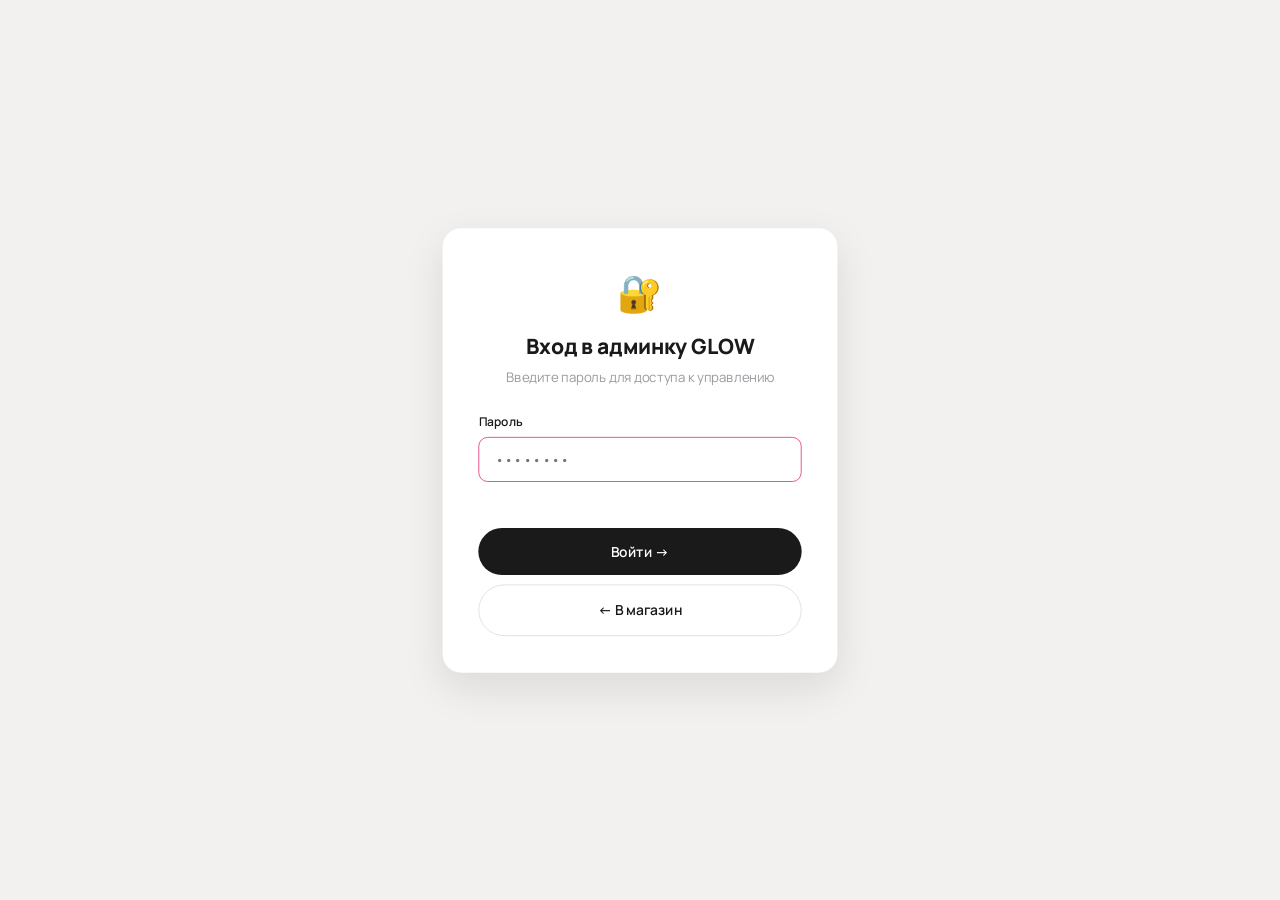
==== commit d76cc3cf: "Общая база в GitHub: данные магазина в data/*.json (товары, категории, отзывы, блог, слайдер) - stor" ====
--- a/admin.html
+++ b/admin.html
@@ -22,7 +22,6 @@
         <div class="field">
           <label for="gatePass">Пароль</label>
           <input type="password" id="gatePass" placeholder="••••••••" autocomplete="off" />
-          <div class="hint">Демо-пароль: <b>glow2026</b></div>
         </div>
         <div class="err" id="gateErr"></div>
         <button class="btn btn-red full-btn" type="submit">Войти →</button>
@@ -49,10 +48,21 @@
     <main class="admin-wrap">
       <div class="container">
         <div class="admin-head">
-          <h1>Управление товарами</h1>
-          <p>Добавляйте, редактируйте и удаляйте позиции каталога — изменения сразу появятся в магазине</p>
-        </div>
-
+          <h1>Управление сайтом</h1>
+          <p>Товары, баннеры слайдера и плитки категорий — всё меняется здесь и сразу появляется в магазине</p>
+        </div>
+
+        <div class="admin-tabs">
+          <button class="atab active" data-tab="products">🛍️ Товары</button>
+          <button class="atab" data-tab="cats">🧱 Категории</button>
+          <button class="atab" data-tab="slides">🎞️ Слайдер</button>
+          <button class="atab" data-tab="reviews">💬 Отзывы</button>
+          <button class="atab" data-tab="blog">📝 Блог</button>
+          <button class="atab" data-tab="conn">🔗 Подключение</button>
+        </div>
+
+        <!-- ВКЛАДКА: ТОВАРЫ -->
+        <div class="tabpane" id="tab-products">
         <div class="stats" id="stats"></div>
 
         <div class="admin-cols">
@@ -71,6 +81,9 @@
                   <select id="f_category" required></select>
                 </div>
               </div>
+              <div class="field"><label>Подкатегория</label>
+                <select id="f_subcategory"></select>
+              </div>
               <div class="row2">
                 <div class="field"><label>Цена, ₽</label><input type="number" id="f_price" placeholder="1690" min="0" required /></div>
                 <div class="field"><label>Старая цена, ₽</label><input type="number" id="f_oldPrice" placeholder="0 = нет скидки" min="0" /></div>
@@ -113,6 +126,176 @@
             </div>
           </div>
         </div>
+        </div><!-- /tab-products -->
+
+        <!-- ВКЛАДКА: СЛАЙДЕР -->
+        <div class="tabpane" id="tab-slides" hidden>
+          <div class="admin-cols">
+            <div class="panel">
+              <h3 id="slideFormTitle">Новый слайд</h3>
+              <form id="slideForm">
+                <input type="hidden" id="s_id" />
+                <div class="field"><label>Заголовок</label><input type="text" id="s_title" placeholder="GLOW" required /></div>
+                <div class="field"><label>Плашка (пилюля)</label><input type="text" id="s_pill" placeholder="full-size в подарок" /></div>
+                <div class="field"><label>Подпись</label><input type="text" id="s_subtitle" placeholder="при покупке от 15 000 ₽" /></div>
+                <div class="row2">
+                  <div class="field"><label>Текст кнопки</label><input type="text" id="s_btn" placeholder="в каталог" /></div>
+                  <div class="field"><label>Ссылка кнопки</label><input type="text" id="s_link" placeholder="#catalog" /></div>
+                </div>
+                <div class="row2">
+                  <div class="field"><label>Цвет фона</label>
+                    <select id="s_tone"><option value="t1">Бежевый</option><option value="t2">Розовый</option><option value="t3">Серый</option></select>
+                  </div>
+                  <div class="field"><label>Эмодзи (без фото)</label><input type="text" id="s_emoji" placeholder="💆‍♀️" /></div>
+                </div>
+                <div class="field">
+                  <label>Фото справа на баннере</label>
+                  <input type="hidden" id="s_image" />
+                  <div class="img-edit">
+                    <div class="img-prev" id="s_prev">нет фото</div>
+                    <div class="img-controls">
+                      <label class="btn btn-line file-btn">📁 Загрузить фото<input type="file" id="s_file" accept="image/*" hidden /></label>
+                      <button type="button" class="btn-mini" id="s_clear">Убрать фото</button>
+                    </div>
+                  </div>
+                  <input type="url" id="s_url" placeholder="или ссылка на фото https://…" />
+                </div>
+                <button class="btn btn-red full-btn" type="submit" id="slideSubmit">Добавить слайд</button>
+                <button class="btn btn-line full-btn" type="button" id="slideCancel" style="display:none;margin-top:.6rem">Отменить</button>
+              </form>
+            </div>
+            <div>
+              <div class="list-head"><h3>Слайды баннера</h3></div>
+              <div class="p-list" id="slideList"></div>
+              <div class="danger-zone"><button class="btn-danger" id="slideReset">↺ Сбросить слайдер к стандартному</button></div>
+            </div>
+          </div>
+        </div><!-- /tab-slides -->
+
+        <!-- ВКЛАДКА: КАТЕГОРИИ -->
+        <div class="tabpane" id="tab-cats" hidden>
+          <div class="list-head">
+            <h3>Категории и подкатегории</h3>
+            <button class="btn-danger" id="catsReset">↺ Сбросить к стандартным</button>
+          </div>
+          <p style="color:var(--muted);font-size:.9rem;margin-bottom:1.2rem">Переименовывайте категории, добавляйте подкатегории, меняйте иконку или фото плитки. Всё сразу появится в магазине.</p>
+
+          <form class="add-cat-bar" id="addCatForm">
+            <input type="text" id="newCatName" placeholder="Название новой категории, напр. «Парфюмерия»" required />
+            <input type="text" id="newCatIcon" class="icon-in" placeholder="🏷️" maxlength="4" />
+            <button class="btn btn-red" type="submit">+ Добавить категорию</button>
+          </form>
+
+          <div class="cat-edit-grid" id="catEditGrid"></div>
+        </div><!-- /tab-cats -->
+
+        <!-- ВКЛАДКА: ОТЗЫВЫ -->
+        <div class="tabpane" id="tab-reviews" hidden>
+          <div class="admin-cols">
+            <div class="panel">
+              <h3>Добавить отзыв вручную</h3>
+              <form id="adminReviewForm">
+                <div class="row2">
+                  <div class="field"><label>Имя</label><input type="text" id="ar_name" placeholder="Имя покупателя" required /></div>
+                  <div class="field"><label>Город</label><input type="text" id="ar_city" placeholder="Минск" /></div>
+                </div>
+                <div class="field"><label>Оценка (1–5)</label><input type="number" id="ar_rating" min="1" max="5" step="1" value="5" /></div>
+                <div class="field"><label>Текст отзыва</label><textarea id="ar_text" rows="4" placeholder="Текст отзыва" required></textarea></div>
+                <button class="btn btn-red full-btn" type="submit">Опубликовать отзыв</button>
+              </form>
+            </div>
+            <div>
+              <div class="list-head"><h3>Все отзывы</h3></div>
+              <div class="p-list" id="reviewList"></div>
+              <div class="danger-zone"><button class="btn-danger" id="reviewsReset">↺ Сбросить отзывы к стандартным</button></div>
+            </div>
+          </div>
+        </div><!-- /tab-reviews -->
+
+        <!-- ВКЛАДКА: БЛОГ -->
+        <div class="tabpane" id="tab-blog" hidden>
+          <div class="admin-cols">
+            <div class="panel">
+              <h3 id="postFormTitle">Новая статья</h3>
+              <form id="postForm">
+                <input type="hidden" id="b_id" />
+                <div class="field"><label>Заголовок</label><input type="text" id="b_title" placeholder="Корейский уход за кожей…" required /></div>
+                <div class="row2">
+                  <div class="field"><label>Дата</label><input type="text" id="b_date" placeholder="12 июня 2026" /></div>
+                  <div class="field"><label>Иконка (если без фото)</label><input type="text" id="b_emoji" placeholder="📝" maxlength="4" /></div>
+                </div>
+                <div class="field"><label>Краткое описание (для карточки)</label><textarea id="b_excerpt" rows="2" placeholder="Одно-два предложения для превью"></textarea></div>
+                <div class="field"><label>Текст статьи</label><textarea id="b_body" rows="7" placeholder="Полный текст статьи. Пустая строка — новый абзац."></textarea></div>
+                <div class="field"><label>Цвет обложки</label>
+                  <input type="hidden" id="b_cover" />
+                  <div class="grad-pick" id="coverPick"></div>
+                </div>
+                <div class="field">
+                  <label>Фото обложки (необязательно)</label>
+                  <input type="hidden" id="b_image" />
+                  <div class="img-edit">
+                    <div class="img-prev" id="b_prev">нет фото</div>
+                    <div class="img-controls">
+                      <label class="btn btn-line file-btn">📁 Загрузить фото<input type="file" id="b_file" accept="image/*" hidden /></label>
+                      <button type="button" class="btn-mini" id="b_clear">Убрать фото</button>
+                    </div>
+                  </div>
+                  <input type="url" id="b_url" placeholder="или ссылка на фото https://…" />
+                </div>
+                <button class="btn btn-red full-btn" type="submit" id="postSubmit">Добавить статью</button>
+                <button class="btn btn-line full-btn" type="button" id="postCancel" style="display:none;margin-top:.6rem">Отменить</button>
+              </form>
+            </div>
+            <div>
+              <div class="list-head"><h3>Статьи блога</h3></div>
+              <div class="p-list" id="postList"></div>
+              <div class="danger-zone"><button class="btn-danger" id="blogReset">↺ Сбросить блог к стандартному</button></div>
+            </div>
+          </div>
+        </div><!-- /tab-blog -->
+
+        <!-- ВКЛАДКА: ПОДКЛЮЧЕНИЕ К GITHUB -->
+        <div class="tabpane" id="tab-conn" hidden>
+          <div class="admin-cols">
+            <div class="panel">
+              <h3>Подключение к GitHub</h3>
+              <div class="conn-status" id="connStatus">Проверяю…</div>
+              <form id="connForm">
+                <div class="row2">
+                  <div class="field"><label>Владелец репозитория</label><input type="text" id="gh_owner" placeholder="ElenaYUM" /></div>
+                  <div class="field"><label>Репозиторий</label><input type="text" id="gh_repo" placeholder="glow" /></div>
+                </div>
+                <div class="field"><label>Ветка</label><input type="text" id="gh_branch" placeholder="main" /></div>
+                <div class="field">
+                  <label>Токен доступа (Personal Access Token)</label>
+                  <input type="password" id="gh_token" placeholder="github_pat_…  или  ghp_…" autocomplete="off" />
+                  <div class="hint">Хранится только в этом браузере и никогда не публикуется на сайте.</div>
+                </div>
+                <button class="btn btn-red full-btn" type="submit">💾 Сохранить и проверить</button>
+              </form>
+              <div class="conn-actions">
+                <button class="btn btn-line full-btn" type="button" id="pullBtn">⬇️ Загрузить данные с GitHub</button>
+                <button class="btn btn-line full-btn" type="button" id="pushAllBtn" style="margin-top:.6rem">⬆️ Выгрузить ВСЕ данные в GitHub</button>
+              </div>
+            </div>
+            <div>
+              <div class="list-head"><h3>Как получить токен</h3></div>
+              <div class="conn-help">
+                <ol>
+                  <li>Откройте <b>github.com</b> → ваш профиль → <b>Settings</b>.</li>
+                  <li>Внизу слева: <b>Developer settings</b> → <b>Personal access tokens</b> → <b>Fine-grained tokens</b> → <b>Generate new token</b>.</li>
+                  <li><b>Repository access</b> → <b>Only select repositories</b> → выберите репозиторий магазина (<b>glow</b>).</li>
+                  <li><b>Permissions</b> → <b>Repository permissions</b> → <b>Contents</b> → выберите <b>Read and write</b>.</li>
+                  <li>Нажмите <b>Generate token</b>, скопируйте строку токена и вставьте её в поле слева.</li>
+                  <li>Нажмите <b>«Сохранить и проверить»</b> — должно появиться «Подключено ✓».</li>
+                </ol>
+                <p class="conn-note">Токен — это как пароль для записи в репозиторий. Никому его не показывайте. Если потеряли — просто создайте новый, старый удалите на GitHub.</p>
+                <p class="conn-note">Первый раз нажмите <b>«⬆️ Выгрузить ВСЕ данные в GitHub»</b> — это создаст файлы данных в репозитории. Дальше всё сохраняется автоматически при каждом изменении.</p>
+              </div>
+            </div>
+          </div>
+        </div><!-- /tab-conn -->
+
       </div>
     </main>
   </div>
--- a/css/styles.css
+++ b/css/styles.css
@@ -178,6 +178,10 @@
 .cat-tile .emojis { margin-top: auto; align-self: flex-end; font-size: 2.6rem; line-height: 1; opacity: .92; }
 .cat-tile:nth-child(1) { grid-column: span 2; background: var(--pink-soft); }
 .cat-tile:nth-child(1) .emojis { font-size: 3.4rem; }
+.cat-tile.has-img { background-size: cover; background-position: center; color: #fff; }
+.cat-tile.has-img::after { content: ''; position: absolute; inset: 0; background: linear-gradient(180deg, rgba(0,0,0,.05), rgba(0,0,0,.5)); }
+.cat-tile.has-img b { position: relative; z-index: 1; color: #fff; }
+.cat-tile.has-img span { position: relative; z-index: 1; color: rgba(255,255,255,.85); }
 
 /* инструменты каталога */
 .cat-tools { display: flex; align-items: center; gap: 1rem; flex-wrap: wrap; }
@@ -261,6 +265,42 @@
 .post .date { font-size: .74rem; color: var(--pink); font-weight: 700; }
 .post h4 { font-size: 1rem; font-weight: 700; margin: .5rem 0 .6rem; line-height: 1.35; }
 .post p { font-size: .86rem; color: var(--ink-2); }
+.post { cursor: pointer; }
+
+/* телефон в шапке */
+.header-phone { display: flex; align-items: center; gap: .5rem; flex: none; padding: .4rem .6rem; border-radius: var(--radius-pill); transition: background .2s; }
+.header-phone:hover { background: var(--pink-soft); }
+.header-phone .hp-ic { font-size: 1.1rem; }
+.header-phone .hp-num { font-size: 1rem; font-weight: 800; color: var(--ink); white-space: nowrap; }
+
+/* подкатегории (чипы второго уровня) */
+.subfilters { display: none; gap: .5rem; flex-wrap: wrap; margin: -.6rem 0 1.8rem; padding-bottom: .2rem; }
+.subfilters.show { display: flex; }
+.subchip { font-size: .82rem; font-weight: 500; padding: .45rem .95rem; border-radius: var(--radius-pill);
+  background: #fff; border: 1px solid var(--line-2); color: var(--ink-2); transition: all .2s var(--ease); }
+.subchip:hover { border-color: var(--pink); color: var(--pink-dark); }
+.subchip.active { background: var(--pink); border-color: var(--pink); color: #fff; }
+.subchip i { font-style: normal; opacity: .65; font-size: .75rem; margin-left: .15rem; }
+
+/* «оставить отзыв» */
+.review-cta { text-align: center; margin-top: 1.8rem; }
+.review-cta .btn { padding: .8rem 1.8rem; }
+
+/* модалка отзыва */
+#reviewModal .modal { width: min(540px,100%); text-align: left; position: relative; }
+.rv-close { position: absolute; top: 1.1rem; right: 1.1rem; }
+.star-pick { display: flex; gap: .3rem; }
+.star-pick .sp { font-size: 1.8rem; line-height: 1; color: var(--line-2); transition: color .15s, transform .15s; }
+.star-pick .sp:hover { transform: scale(1.15); }
+.star-pick .sp.on { color: var(--star); }
+
+/* модалка статьи блога */
+.post-card { padding-bottom: 1rem; }
+.post-cover { aspect-ratio: 21/9; display: grid; place-items: center; font-size: 4rem; border-radius: 20px 20px 0 0; }
+.post-read { padding: 1.8rem 2.2rem 1rem; }
+.post-read .date { font-size: .8rem; color: var(--pink); font-weight: 700; }
+.post-read h2 { font-family: var(--display); font-weight: 700; font-size: clamp(1.4rem,3vw,2rem); margin: .4rem 0 1.2rem; line-height: 1.25; }
+.post-body p { font-size: 1rem; color: var(--ink-2); line-height: 1.75; margin-bottom: 1.1rem; }
 
 /* ============================================================
    ПРОМО-БЛОК (промокод)
@@ -415,31 +455,75 @@
 .to-top:hover { background: var(--pink); transform: translateY(-3px); }
 
 /* ============================================================
+   БУРГЕР + МОБИЛЬНОЕ МЕНЮ
+   ============================================================ */
+.burger { display: none; flex-direction: column; justify-content: center; align-items: center; gap: 5px; width: 30px; height: 30px; flex: none; }
+.burger span { display: block; width: 22px; height: 2px; background: var(--ink); border-radius: 2px; transition: .3s var(--ease); }
+.mobile-menu { position: fixed; top: 0; left: 0; height: 100%; width: min(330px, 86vw); background: #fff; z-index: 210;
+  box-shadow: var(--shadow-md); transform: translateX(-100%); transition: transform .4s var(--ease); display: flex; flex-direction: column; }
+.mobile-menu.open { transform: translateX(0); }
+.mm-head { display: flex; align-items: center; justify-content: space-between; padding: 1.2rem 1.3rem; border-bottom: 1px solid var(--line); }
+.mm-nav { padding: .8rem; overflow-y: auto; display: flex; flex-direction: column; gap: .15rem; }
+.mm-link { display: flex; align-items: center; gap: .7rem; padding: .9rem 1rem; border-radius: var(--radius-sm); font-size: 1rem; font-weight: 500; color: var(--ink); text-align: left; width: 100%; transition: background .2s, color .2s; }
+.mm-link:hover, .mm-link:active { background: var(--pink-soft); color: var(--pink-dark); }
+.mm-link.sale { color: var(--pink); font-weight: 700; }
+.mm-link .e { font-size: 1.25rem; width: 1.5rem; text-align: center; }
+.mm-div { height: 1px; background: var(--line); margin: .6rem .4rem; }
+
+/* ============================================================
    АДАПТИВ
    ============================================================ */
 @media (max-width: 1080px) { .products { grid-template-columns: repeat(3,1fr); } .cat-grid { grid-template-columns: repeat(2,1fr); } .cat-tile:nth-child(1){ grid-column: span 2; } }
 @media (max-width: 900px) {
-  .topbar .left { gap: 1rem; } .topbar .left .hide-sm { display: none; }
-  .header-main { gap: 1rem; height: 74px; }
-  .logo-text { font-size: 1.3rem; }
+  .topbar { font-size: .72rem; }
+  .topbar .left { gap: 1rem; } .topbar .hide-sm { display: none; }
+  /* мобильная шапка: бургер · лого · иконки, поиск на всю ширину снизу */
+  .burger { display: flex; order: 0; }
+  .header-main { flex-wrap: wrap; height: auto; padding: .6rem 0; gap: .6rem; }
+  .logo { order: 1; }
+  .logo-text { font-size: 1.4rem; }
+  .header-actions { order: 2; margin-left: auto; gap: .1rem; }
+  .act { padding: .45rem .5rem; }
   .act span:not(.ic):not(.cart-count) { display: none; }
-  .cat-btn { padding: .7rem 1rem; }
+  .cat-btn { display: none; }
+  .header-phone { display: none; }
+  .search { order: 3; flex-basis: 100%; max-width: 100%; }
+  .slider-arrow { display: none; }
   .slide { grid-template-columns: 1fr; }
-  .slide .s-visual { min-height: 200px; }
+  .slide .s-copy { padding: 2.6rem 2rem; }
+  .slide .s-visual { min-height: 180px; }
   .reviews-grid, .blog-grid { grid-template-columns: 1fr; }
   .promo-band .promo-inner { grid-template-columns: 1fr; }
-  .promo-right { min-height: 200px; }
+  .promo-left { padding: 2.4rem 2rem; }
+  .promo-right { min-height: 180px; }
   .footer-grid { grid-template-columns: 1fr 1fr; }
   .qv { grid-template-columns: 1fr; } .qv-media { min-height: 220px; font-size: 4.5rem; } .qv-info { padding: 1.6rem; }
   .co-grid { grid-template-columns: 1fr; }
 }
 @media (max-width: 600px) {
-  .search .ic, .logo-sub { display: none; }
-  .cat-grid { grid-template-columns: 1fr 1fr; } .cat-tile:nth-child(1){ grid-column: span 2; }
-  .products { grid-template-columns: repeat(2,1fr); gap: .8rem; }
-  .footer-grid { grid-template-columns: 1fr; }
+  section { padding: 2.6rem 0; }
+  .sec-head { margin-bottom: 1.3rem; }
+  .search .ic { display: none; }
+  .cat-grid { grid-template-columns: 1fr 1fr; gap: .7rem; } .cat-tile:nth-child(1){ grid-column: span 2; }
+  .cat-tile { min-height: 120px; padding: 1.1rem; }
+  .products { grid-template-columns: repeat(2,1fr); gap: .7rem; }
+  .card-name { font-size: .82rem; }
+  .price { font-size: 1rem; }
+  .footer-grid { grid-template-columns: 1fr; gap: 1.6rem; }
+  .footer { text-align: left; }
   .subscribe { flex-direction: column; }
   .row2 { grid-template-columns: 1fr; }
-  .slide .s-copy { padding: 2.2rem 1.6rem; }
+  .slide h2 { font-size: 2.4rem; }
+  .slide .s-copy { padding: 2.2rem 1.5rem; }
+  .brand-row { gap: 1.4rem; } .brand-row span { font-size: 1.05rem; }
+  .post-read { padding: 1.4rem 1.3rem; }
+  .to-top { right: 14px; bottom: 14px; width: 44px; height: 44px; }
+  .toasts { bottom: 14px; width: 92vw; }
+  .drawer-head, .drawer-body, .drawer-foot { padding-inline: 1.1rem; }
+}
+@media (max-width: 380px) {
+  .products { grid-template-columns: 1fr 1fr; }
+  .act { padding: .4rem .35rem; }
+  .logo-text { font-size: 1.25rem; }
 }
 @media (prefers-reduced-motion: reduce) { *, *::before, *::after { animation: none !important; transition: none !important; } .reveal { opacity: 1; transform: none; } }
--- a/css/admin.css
+++ b/css/admin.css
@@ -74,5 +74,73 @@
 .btn-danger { background: #fff; color: var(--red); border: 1px solid #ffc9c9; font-weight: 600; font-size: .88rem; padding: .8rem 1.4rem; border-radius: var(--radius-pill); transition: .2s; }
 .btn-danger:hover { background: #ffe3e3; }
 
-@media (max-width: 880px) { .stats { grid-template-columns: repeat(2,1fr); } .admin-cols { grid-template-columns: 1fr; } .panel { position: static; } }
+/* вкладки */
+.admin-tabs { display: flex; gap: .5rem; margin-bottom: 1.8rem; flex-wrap: wrap; }
+.atab { font-size: .92rem; font-weight: 600; padding: .7rem 1.3rem; border-radius: var(--radius-pill);
+  background: #fff; border: 1px solid var(--line); color: var(--ink-2); transition: all .2s var(--ease); }
+.atab:hover { border-color: var(--pink); color: var(--pink-dark); }
+.atab.active { background: var(--ink); border-color: var(--ink); color: #fff; }
+.tabpane[hidden] { display: none; }
+
+/* загрузка фото */
+.img-edit { display: flex; gap: 1rem; align-items: center; margin-bottom: .7rem; }
+.img-prev { width: 92px; height: 92px; flex: none; border-radius: var(--radius-sm); border: 1px solid var(--line-2);
+  background: var(--bg-soft) center/cover no-repeat; display: grid; place-items: center; font-size: .7rem; color: var(--muted); text-align: center; overflow: hidden; }
+.img-controls { display: flex; flex-direction: column; gap: .5rem; }
+.file-btn { cursor: pointer; padding: .6rem 1rem; font-size: .85rem; }
+.btn-mini { font-size: .82rem; color: var(--pink); align-self: flex-start; padding: .2rem 0; }
+.btn-mini:hover { text-decoration: underline; }
+
+/* список слайдов */
+.slide-row .pic { background: var(--bg-soft) center/cover no-repeat; }
+
+/* добавление категории */
+.add-cat-bar { display: flex; gap: .6rem; margin-bottom: 1.6rem; flex-wrap: wrap; }
+.add-cat-bar input { padding: .8rem 1rem; border-radius: var(--radius-sm); border: 1px solid var(--line-2); font-family: inherit; font-size: .95rem; outline: none; transition: border-color .2s; }
+.add-cat-bar input:focus { border-color: var(--red); }
+.add-cat-bar input:first-child { flex: 1; min-width: 220px; }
+.add-cat-bar .icon-in { width: 80px; text-align: center; }
+
+/* редактор категорий */
+.cat-edit-grid { display: grid; grid-template-columns: repeat(3, 1fr); gap: 1rem; align-items: start; }
+.cat-edit-card { background: #fff; border: 1px solid var(--line); border-radius: var(--radius); padding: 1.2rem; }
+.cat-edit-card .cc-prev { width: 100%; height: 110px; border-radius: var(--radius-sm); background: var(--bg-soft) center/cover no-repeat;
+  display: grid; place-items: center; font-size: 2.6rem; margin-bottom: .8rem; overflow: hidden; }
+.cat-edit-card h4 { font-size: .95rem; font-weight: 700; margin-bottom: .8rem; }
+.cat-edit-card .field { margin-bottom: .7rem; }
+.cat-edit-card .cc-actions { display: flex; gap: .5rem; align-items: center; }
+.cat-edit-card .file-btn { flex: 1; text-align: center; }
+.cc-name-row { display: flex; gap: .4rem; align-items: center; }
+.cc-name-row .cc-name { flex: 1; }
+.cc-rename, .add-sub-btn { flex: none; white-space: nowrap; align-self: center; padding: .2rem .4rem; }
+
+/* подкатегории внутри карточки */
+.subs-block { margin-top: 1rem; padding-top: 1rem; border-top: 1px dashed var(--line-2); }
+.subs-block > label { font-size: .8rem; font-weight: 600; display: block; margin-bottom: .5rem; }
+.subs-list { display: flex; flex-direction: column; gap: .4rem; margin-bottom: .6rem; }
+.sub-row { display: flex; gap: .35rem; align-items: center; }
+.sub-row .sub-name { flex: 1; padding: .5rem .7rem; border-radius: var(--radius-sm); border: 1px solid var(--line-2); font-family: inherit; font-size: .85rem; outline: none; }
+.sub-row .sub-name:focus { border-color: var(--red); }
+.sub-row button { flex: none; width: 32px; height: 32px; border-radius: 8px; border: 1px solid var(--line-2); background: var(--bg-soft); font-size: .82rem; transition: .2s; }
+.sub-row .sub-rename:hover { background: var(--red-soft); border-color: var(--red); }
+.sub-row .sub-del:hover { background: #ffe3e3; border-color: #ffbcbc; }
+.subs-empty { font-size: .8rem; color: var(--muted); padding: .2rem 0 .4rem; }
+.add-sub-row { display: flex; gap: .35rem; }
+.add-sub-row .new-sub { flex: 1; padding: .5rem .7rem; border-radius: var(--radius-sm); border: 1px solid var(--line-2); font-family: inherit; font-size: .85rem; outline: none; }
+.add-sub-row .new-sub:focus { border-color: var(--red); }
+.add-sub-btn { flex: none; white-space: nowrap; }
+
+/* подключение к GitHub */
+.conn-status { font-size: .88rem; font-weight: 600; padding: .7rem 1rem; border-radius: var(--radius-sm); margin-bottom: 1.2rem; border: 1px solid var(--line); background: var(--bg-soft); color: var(--ink-2); }
+.conn-status.on { background: #e7f7ec; border-color: #b6e6c5; color: #1c7a3e; }
+.conn-status.off { background: #fff4e5; border-color: #ffd8a8; color: #9a5b00; }
+.conn-status.checking { background: var(--bg-soft); color: var(--muted); }
+.conn-actions { margin-top: 1.2rem; padding-top: 1.2rem; border-top: 1px dashed var(--line-2); }
+.conn-help { background: #fff; border: 1px solid var(--line); border-radius: var(--radius); padding: 1.4rem 1.6rem; }
+.conn-help ol { padding-left: 1.2rem; display: flex; flex-direction: column; gap: .55rem; }
+.conn-help li { font-size: .9rem; color: var(--ink-2); line-height: 1.5; }
+.conn-help .conn-note { font-size: .82rem; color: var(--muted); margin-top: 1rem; line-height: 1.5; padding: .7rem .9rem; background: var(--bg-soft); border-radius: var(--radius-sm); }
+
+@media (max-width: 880px) { .stats { grid-template-columns: repeat(2,1fr); } .admin-cols { grid-template-columns: 1fr; } .panel { position: static; } .cat-edit-grid { grid-template-columns: 1fr 1fr; } }
+@media (max-width: 560px) { .cat-edit-grid { grid-template-columns: 1fr; } }
 @media (max-width: 560px) { .stats { grid-template-columns: 1fr; } .p-row { grid-template-columns: 48px 1fr; } .p-row .pp, .p-row .acts { grid-column: 2; justify-self: start; } .row2, .row3 { grid-template-columns: 1fr; } }
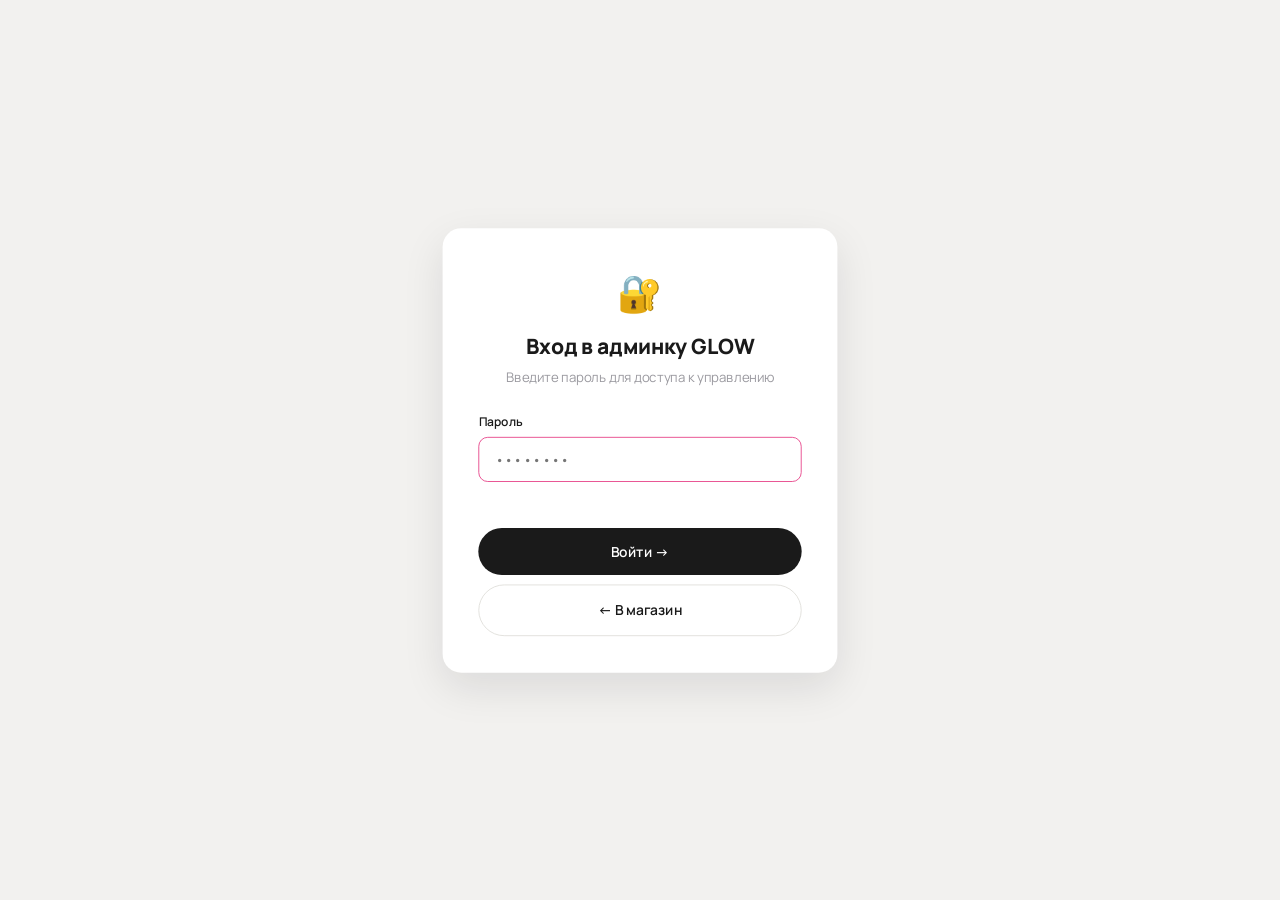
==== commit ca167a86: "Валюта BYN (Br) вместо рос. рубля + рефакторинг мобильной версии - Заменил знак ₽ на Br (белорусский" ====
--- a/admin.html
+++ b/admin.html
@@ -85,8 +85,8 @@
                 <select id="f_subcategory"></select>
               </div>
               <div class="row2">
-                <div class="field"><label>Цена, ₽</label><input type="number" id="f_price" placeholder="1690" min="0" required /></div>
-                <div class="field"><label>Старая цена, ₽</label><input type="number" id="f_oldPrice" placeholder="0 = нет скидки" min="0" /></div>
+                <div class="field"><label>Цена, Br</label><input type="number" id="f_price" placeholder="1690" min="0" required /></div>
+                <div class="field"><label>Старая цена, Br</label><input type="number" id="f_oldPrice" placeholder="0 = нет скидки" min="0" /></div>
               </div>
               <div class="row3">
                 <div class="field"><label>Остаток</label><input type="number" id="f_stock" placeholder="20" min="0" required /></div>
@@ -137,7 +137,7 @@
                 <input type="hidden" id="s_id" />
                 <div class="field"><label>Заголовок</label><input type="text" id="s_title" placeholder="GLOW" required /></div>
                 <div class="field"><label>Плашка (пилюля)</label><input type="text" id="s_pill" placeholder="full-size в подарок" /></div>
-                <div class="field"><label>Подпись</label><input type="text" id="s_subtitle" placeholder="при покупке от 15 000 ₽" /></div>
+                <div class="field"><label>Подпись</label><input type="text" id="s_subtitle" placeholder="при покупке от 15 000 Br" /></div>
                 <div class="row2">
                   <div class="field"><label>Текст кнопки</label><input type="text" id="s_btn" placeholder="в каталог" /></div>
                   <div class="field"><label>Ссылка кнопки</label><input type="text" id="s_link" placeholder="#catalog" /></div>
--- a/css/styles.css
+++ b/css/styles.css
@@ -471,59 +471,159 @@
 .mm-div { height: 1px; background: var(--line); margin: .6rem .4rem; }
 
 /* ============================================================
-   АДАПТИВ
-   ============================================================ */
-@media (max-width: 1080px) { .products { grid-template-columns: repeat(3,1fr); } .cat-grid { grid-template-columns: repeat(2,1fr); } .cat-tile:nth-child(1){ grid-column: span 2; } }
+   НИЖНЯЯ ПАНЕЛЬ (мобильный таб-бар, app-style)
+   Показывается только на телефонах, скрыта на десктопе.
+   ============================================================ */
+.mobile-bar { display: none; position: fixed; left: 0; right: 0; bottom: 0; z-index: 130;
+  background: rgba(255,255,255,.94); backdrop-filter: blur(12px); border-top: 1px solid var(--line);
+  padding-bottom: env(safe-area-inset-bottom);
+  grid-template-columns: repeat(4, 1fr); }
+.mb-item { display: flex; flex-direction: column; align-items: center; justify-content: center; gap: .15rem;
+  padding: .55rem 0 .5rem; font-size: .62rem; font-weight: 600; color: var(--ink-2); position: relative; min-height: 56px;
+  transition: color .2s; }
+.mb-item:active { color: var(--pink-dark); }
+.mb-item .mb-ic { font-size: 1.4rem; line-height: 1; }
+.mb-badge { position: absolute; top: 4px; left: calc(50% + 6px); min-width: 17px; height: 17px; padding: 0 4px;
+  background: var(--pink); color: #fff; font-size: .6rem; font-weight: 700; border-radius: 999px;
+  display: grid; place-items: center; border: 2px solid #fff; transform: scale(0); transition: transform .25s var(--ease); }
+.mb-badge.show { transform: scale(1); }
+
+/* ============================================================
+   АДАПТИВ — мобильная версия
+   Брейкпоинты: 1080 (планшет) · 900 (мобильная шапка) · 640 (телефон) · 400 (узкий)
+   ============================================================ */
+
+/* отступ для якорных переходов под липкой шапкой + без серой вспышки на тап */
+html { scroll-padding-top: 150px; }
+@media (hover: none) { a, button { -webkit-tap-highlight-color: transparent; } }
+
+/* ---------- ПЛАНШЕТ ---------- */
+@media (max-width: 1080px) {
+  .products { grid-template-columns: repeat(3, 1fr); }
+  .cat-grid { grid-template-columns: repeat(2, 1fr); }
+  .cat-tile:nth-child(1) { grid-column: span 2; }
+}
+
+/* ---------- МОБИЛЬНАЯ ШАПКА (≤900) ---------- */
 @media (max-width: 900px) {
+  html { scroll-padding-top: 124px; }
+  body { padding-bottom: calc(56px + env(safe-area-inset-bottom)); } /* место под таб-бар */
+  .mobile-bar { display: grid; }
+
+  /* служебная полоса компактнее */
   .topbar { font-size: .72rem; }
-  .topbar .left { gap: 1rem; } .topbar .hide-sm { display: none; }
-  /* мобильная шапка: бургер · лого · иконки, поиск на всю ширину снизу */
-  .burger { display: flex; order: 0; }
-  .header-main { flex-wrap: wrap; height: auto; padding: .6rem 0; gap: .6rem; }
+  .topbar .container { height: 36px; }
+  .topbar .left { gap: 1rem; }
+  .topbar .hide-sm { display: none; }
+
+  /* шапка: [бургер] [лого] [иконки]  +  поиск на всю ширину снизу */
+  .header-main { flex-wrap: wrap; height: auto; padding: .55rem 0 .7rem; gap: .5rem .6rem; }
+  .burger { display: flex; order: 0; width: 42px; height: 42px; margin-left: -.4rem; }
   .logo { order: 1; }
   .logo-text { font-size: 1.4rem; }
   .header-actions { order: 2; margin-left: auto; gap: .1rem; }
-  .act { padding: .45rem .5rem; }
+  .act { padding: .5rem; min-width: 44px; min-height: 44px; justify-content: center; }
   .act span:not(.ic):not(.cart-count) { display: none; }
-  .cat-btn { display: none; }
-  .header-phone { display: none; }
-  .search { order: 3; flex-basis: 100%; max-width: 100%; }
+  .act .ic { font-size: 1.4rem; }
+  #adminBtn { display: none; }            /* админка — из бургер-меню и подвала */
+  .cat-btn, .header-phone { display: none; }
+  .catnav { display: none; }              /* навигация дублируется в бургер-меню */
+  .search { order: 3; flex-basis: 100%; max-width: 100%; padding-block: .15rem; }
+
+  /* герой-слайдер в один столбец */
+  .hero { padding-top: 1rem; }
+  .slider { border-radius: 20px; }
   .slider-arrow { display: none; }
-  .slide { grid-template-columns: 1fr; }
-  .slide .s-copy { padding: 2.6rem 2rem; }
-  .slide .s-visual { min-height: 180px; }
+  .slide { grid-template-columns: 1fr; min-height: 0; }
+  .slide .s-copy { padding: 2.4rem 1.8rem; }
+  .slide .s-prod { font-size: 2.6rem; margin-bottom: .5rem; }
+  .slide .s-visual { min-height: 168px; }
+  .slide .s-visual .motif { font-size: clamp(5rem, 28vw, 8rem); }
+
+  /* сетки в один столбец */
   .reviews-grid, .blog-grid { grid-template-columns: 1fr; }
   .promo-band .promo-inner { grid-template-columns: 1fr; }
-  .promo-left { padding: 2.4rem 2rem; }
-  .promo-right { min-height: 180px; }
-  .footer-grid { grid-template-columns: 1fr 1fr; }
-  .qv { grid-template-columns: 1fr; } .qv-media { min-height: 220px; font-size: 4.5rem; } .qv-info { padding: 1.6rem; }
+  .promo-left { padding: 2.4rem 1.8rem; }
+  .promo-right { min-height: 160px; }
+  .footer-grid { grid-template-columns: 1fr 1fr; gap: 1.6rem 1.4rem; }
+  .footer-grid > :first-child { grid-column: 1 / -1; }
+
+  /* модалки на всю ширину */
+  .qv { grid-template-columns: 1fr; }
+  .qv-media { min-height: 200px; font-size: 4.5rem; }
+  .qv-info { padding: 1.6rem; }
   .co-grid { grid-template-columns: 1fr; }
+
+  /* убрать авто-зум iOS при фокусе в поля (нужен размер ≥16px) */
+  .search input, .field input, .field select, .field textarea,
+  .subscribe input, .sort-select, .promo-row input { font-size: 16px; }
 }
-@media (max-width: 600px) {
-  section { padding: 2.6rem 0; }
-  .sec-head { margin-bottom: 1.3rem; }
+
+/* ---------- ТЕЛЕФОН (≤640) ---------- */
+@media (max-width: 640px) {
+  section { padding: 2.4rem 0; }
+  .sec-head { margin-bottom: 1.2rem; }
+  .sec-head h2 { font-size: 1.45rem; }
+
   .search .ic { display: none; }
-  .cat-grid { grid-template-columns: 1fr 1fr; gap: .7rem; } .cat-tile:nth-child(1){ grid-column: span 2; }
-  .cat-tile { min-height: 120px; padding: 1.1rem; }
-  .products { grid-template-columns: repeat(2,1fr); gap: .7rem; }
+  .search { padding-left: 1rem; }
+  .search button { padding: .7rem 1.1rem; }
+
+  /* категории: 2 в ряд, первая — на всю ширину */
+  .cat-grid { grid-template-columns: 1fr 1fr; gap: .7rem; }
+  .cat-tile:nth-child(1) { grid-column: span 2; }
+  .cat-tile { min-height: 116px; padding: 1.1rem; }
+  .cat-tile .emojis { font-size: 2.2rem; }
+  .cat-tile:nth-child(1) .emojis { font-size: 3rem; }
+
+  /* товары: 2 в ряд, компактнее */
+  .products { grid-template-columns: repeat(2, 1fr); gap: .7rem; }
+  .card-body { padding: .7rem .75rem .85rem; }
   .card-name { font-size: .82rem; }
-  .price { font-size: 1rem; }
-  .footer-grid { grid-template-columns: 1fr; gap: 1.6rem; }
+  .card-media .ico { font-size: 2.6rem; }
+  .price { font-size: 1.02rem; }
+  .add-round { width: 36px; height: 36px; }
+
+  /* подвал в две колонки, бренд-блок на всю ширину */
   .footer { text-align: left; }
   .subscribe { flex-direction: column; }
+  .subscribe .btn { width: 100%; }
   .row2 { grid-template-columns: 1fr; }
-  .slide h2 { font-size: 2.4rem; }
-  .slide .s-copy { padding: 2.2rem 1.5rem; }
-  .brand-row { gap: 1.4rem; } .brand-row span { font-size: 1.05rem; }
+
+  .slide h2 { font-size: clamp(2rem, 11vw, 2.6rem); }
+  .slide .s-copy { padding: 2.1rem 1.4rem; }
+  .slide p { font-size: .92rem; }
+
+  .brand-row { gap: 1.2rem 1.6rem; }
+  .brand-row span { font-size: 1.02rem; }
   .post-read { padding: 1.4rem 1.3rem; }
-  .to-top { right: 14px; bottom: 14px; width: 44px; height: 44px; }
-  .toasts { bottom: 14px; width: 92vw; }
+
+  /* модалки на телефоне */
+  .modal { padding: 1.8rem 1.4rem; border-radius: 18px; }
+  .co-head { padding: 1.1rem 1.3rem; }
+  .co-body { padding: 1.3rem 1.3rem 1.6rem; }
   .drawer-head, .drawer-body, .drawer-foot { padding-inline: 1.1rem; }
+
+  /* плавающие элементы — выше таб-бара и с учётом «безопасной зоны» iOS */
+  .to-top { right: 14px; bottom: calc(64px + env(safe-area-inset-bottom)); width: 46px; height: 46px; }
+  .toasts { bottom: calc(70px + env(safe-area-inset-bottom)); width: 92vw; }
 }
-@media (max-width: 380px) {
-  .products { grid-template-columns: 1fr 1fr; }
-  .act { padding: .4rem .35rem; }
+
+/* ---------- УЗКИЙ ТЕЛЕФОН (≤400) ---------- */
+@media (max-width: 400px) {
+  .topbar .left span:first-child { white-space: nowrap; }
   .logo-text { font-size: 1.25rem; }
+  .act { min-width: 40px; padding: .45rem .25rem; }
+  .cat-tile { min-height: 104px; padding: .9rem; }
+  .slide h2 { font-size: 2rem; }
+  .mb-item { font-size: .58rem; }
 }
-@media (prefers-reduced-motion: reduce) { *, *::before, *::after { animation: none !important; transition: none !important; } .reveal { opacity: 1; transform: none; } }
+
+/* выезжающие панели — отступ снизу под «безопасную зону» iOS */
+.drawer-foot { padding-bottom: calc(1.3rem + env(safe-area-inset-bottom)); }
+.mm-nav { padding-bottom: calc(.8rem + env(safe-area-inset-bottom)); }
+
+@media (prefers-reduced-motion: reduce) {
+  *, *::before, *::after { animation: none !important; transition: none !important; }
+  .reveal { opacity: 1; transform: none; }
+}
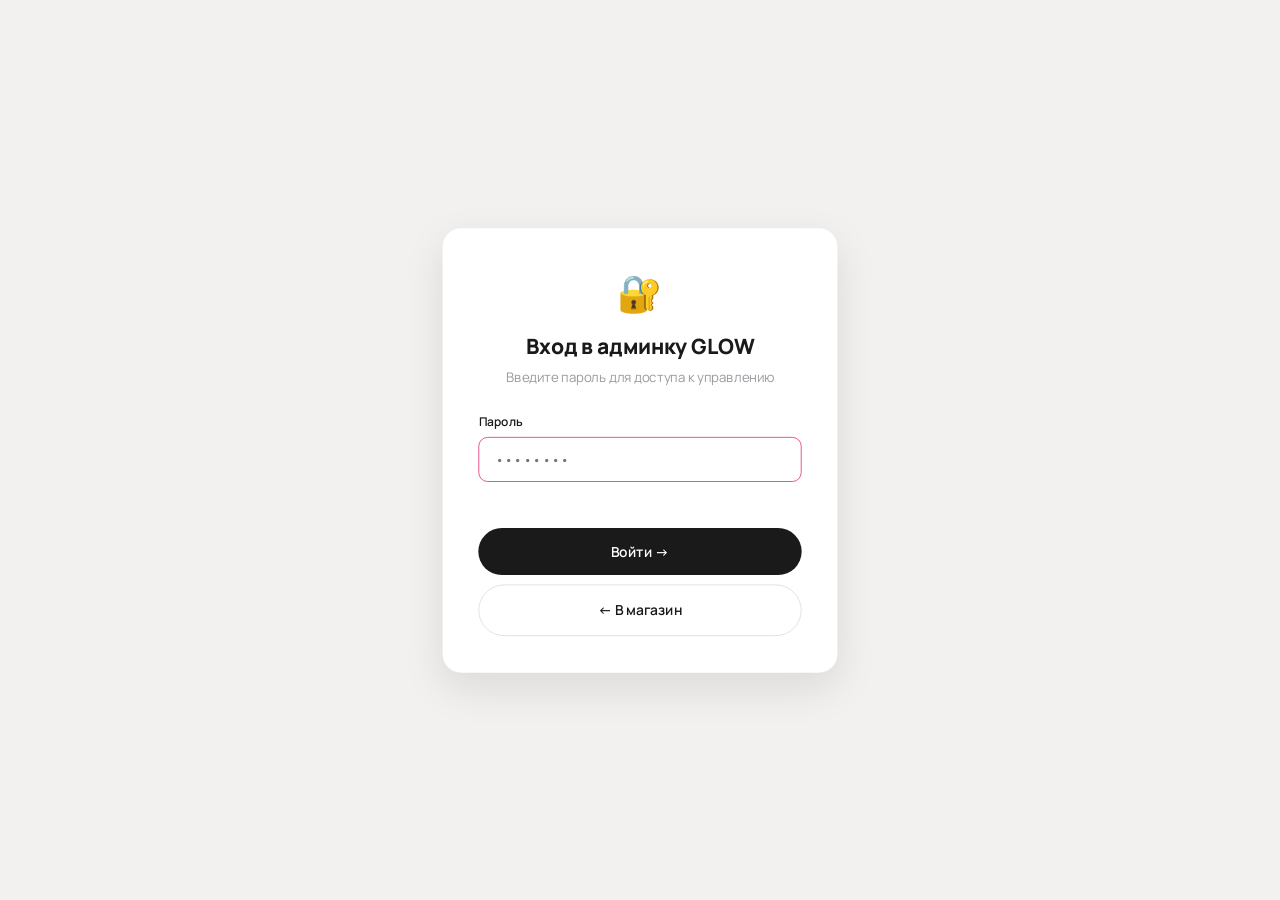
==== commit e3aee8b2: "Товар: галерея фотографий в карточке — загрузка, удаление, порядок, сохранение Админка: в форме това" ====
--- a/admin.html
+++ b/admin.html
@@ -109,6 +109,18 @@
                 <input type="hidden" id="f_gradient" />
                 <div class="grad-pick" id="gradPick"></div>
               </div>
+              <div class="field">
+                <label>Фотографии товара</label>
+                <div class="hint">Первое фото — главное, оно показывается в каталоге. Перетаскивайте фото или используйте стрелки, чтобы менять порядок.</div>
+                <div class="photo-grid" id="photoGrid"></div>
+                <div class="photo-add">
+                  <label class="btn btn-line file-btn">📁 Загрузить фото<input type="file" id="f_photoFile" accept="image/*" multiple hidden /></label>
+                </div>
+                <div class="photo-url-row">
+                  <input type="url" id="f_photoUrl" placeholder="или ссылка на фото https://…" />
+                  <button type="button" class="btn-mini" id="f_photoUrlAdd">+ Добавить</button>
+                </div>
+              </div>
               <button class="btn btn-red full-btn" type="submit" id="submitBtn">Добавить товар</button>
               <button class="btn btn-line full-btn" type="button" id="cancelEdit" style="display:none;margin-top:.6rem">Отменить редактирование</button>
             </form>
--- a/css/styles.css
+++ b/css/styles.css
@@ -208,6 +208,8 @@
 .card:hover { transform: translateY(-5px); box-shadow: var(--shadow-md); border-color: transparent; }
 .card-media { position: relative; aspect-ratio: 1/1; display: grid; place-items: center; background: var(--bg-soft); }
 .card-media::after { content:''; position:absolute; top:50%; left:50%; transform:translate(-50%,-50%); width:58%; aspect-ratio:1; border-radius:50%; border:1px solid rgba(255,255,255,.6); }
+.card-media.has-photo { background-size: cover; background-position: center; }
+.card-media.has-photo::after { display: none; }
 .card-media .ico { font-size: 3.2rem; position: relative; z-index: 1; transition: transform .4s var(--ease); }
 .card:hover .card-media .ico { transform: scale(1.08); }
 .badges { position: absolute; top: .7rem; left: .7rem; display: flex; gap: .35rem; z-index: 2; }
@@ -415,6 +417,12 @@
 .qv { display: grid; grid-template-columns: 1fr 1fr; }
 .qv-media { position: relative; display: grid; place-items: center; min-height: 360px; font-size: 6rem; }
 .qv-media span { position: relative; z-index: 1; }
+.qv-media.has-photo { background: var(--bg-soft); }
+.qv-media .qv-photo { position: absolute; inset: 0; width: 100%; height: 100%; object-fit: cover; }
+.qv-thumbs { position: absolute; left: 0; right: 0; bottom: 0; z-index: 3; display: flex; gap: .5rem; padding: .7rem; overflow-x: auto; background: linear-gradient(0deg, rgba(0,0,0,.4), transparent); }
+.qv-thumb { flex: none; width: 54px; height: 54px; border-radius: 10px; overflow: hidden; border: 2px solid transparent; background: #fff; padding: 0; cursor: pointer; transition: border-color .2s; }
+.qv-thumb.on { border-color: #fff; }
+.qv-thumb img { width: 100%; height: 100%; object-fit: cover; display: block; }
 .qv-close { position: absolute; top: 1rem; right: 1rem; z-index: 5; width: 38px; height: 38px; border-radius: 50%; background: #fff; box-shadow: var(--shadow-sm); font-size: 1rem; transition: transform .2s; }
 .qv-close:hover { transform: rotate(90deg); }
 .qv-info { padding: 2.4rem; }
--- a/css/admin.css
+++ b/css/admin.css
@@ -91,6 +91,29 @@
 .btn-mini { font-size: .82rem; color: var(--pink); align-self: flex-start; padding: .2rem 0; }
 .btn-mini:hover { text-decoration: underline; }
 
+/* галерея фотографий товара */
+.photo-grid { display: flex; flex-wrap: wrap; gap: .6rem; margin: .6rem 0 .8rem; }
+.photo-empty { width: 100%; font-size: .82rem; color: var(--muted); background: var(--bg-soft); border: 1px dashed var(--line-2); border-radius: var(--radius-sm); padding: .9rem 1rem; text-align: center; }
+.photo-cell { position: relative; width: 88px; height: 88px; border-radius: var(--radius-sm); overflow: hidden; border: 1px solid var(--line-2); background: var(--bg-soft); cursor: grab; }
+.photo-cell:active { cursor: grabbing; }
+.photo-cell img { width: 100%; height: 100%; object-fit: cover; display: block; pointer-events: none; }
+.photo-cell.dragging { opacity: .4; }
+.photo-cell.drop-target { border-color: var(--red); box-shadow: 0 0 0 2px var(--red-soft); }
+.photo-cell .photo-main { position: absolute; top: 4px; left: 4px; font-size: .62rem; font-weight: 700; text-transform: uppercase; letter-spacing: .04em; color: #fff; background: rgba(27,27,29,.72); padding: .12rem .4rem; border-radius: 6px; }
+.photo-cell .photo-ops { position: absolute; inset: auto 0 0 0; display: flex; gap: 2px; padding: 3px; background: linear-gradient(0deg, rgba(0,0,0,.5), transparent); opacity: 0; transition: opacity .2s; }
+.photo-cell:hover .photo-ops { opacity: 1; }
+.photo-cell .pop { flex: 1; height: 22px; border-radius: 6px; border: none; background: rgba(255,255,255,.92); font-size: .72rem; color: var(--ink); cursor: pointer; transition: .15s; }
+.photo-cell .pop:hover:not(:disabled) { background: #fff; }
+.photo-cell .pop:disabled { opacity: .35; cursor: default; }
+.photo-cell .pop.del { color: var(--pink); font-weight: 700; }
+.photo-add { display: flex; }
+.photo-url-row { display: flex; gap: .5rem; align-items: center; margin-top: .6rem; }
+.photo-url-row input { flex: 1; padding: .7rem 1rem; border-radius: var(--radius-sm); border: 1px solid var(--line-2); font-family: inherit; font-size: .9rem; outline: none; transition: border-color .2s; }
+.photo-url-row input:focus { border-color: var(--red); }
+.photo-url-row .btn-mini { flex: none; white-space: nowrap; align-self: center; }
+.p-row .pic { position: relative; overflow: hidden; }
+.p-row .pic .pic-count { position: absolute; bottom: 2px; right: 2px; font-size: .6rem; font-weight: 700; color: #fff; background: rgba(27,27,29,.7); padding: .05rem .3rem; border-radius: 5px; }
+
 /* список слайдов */
 .slide-row .pic { background: var(--bg-soft) center/cover no-repeat; }
 
